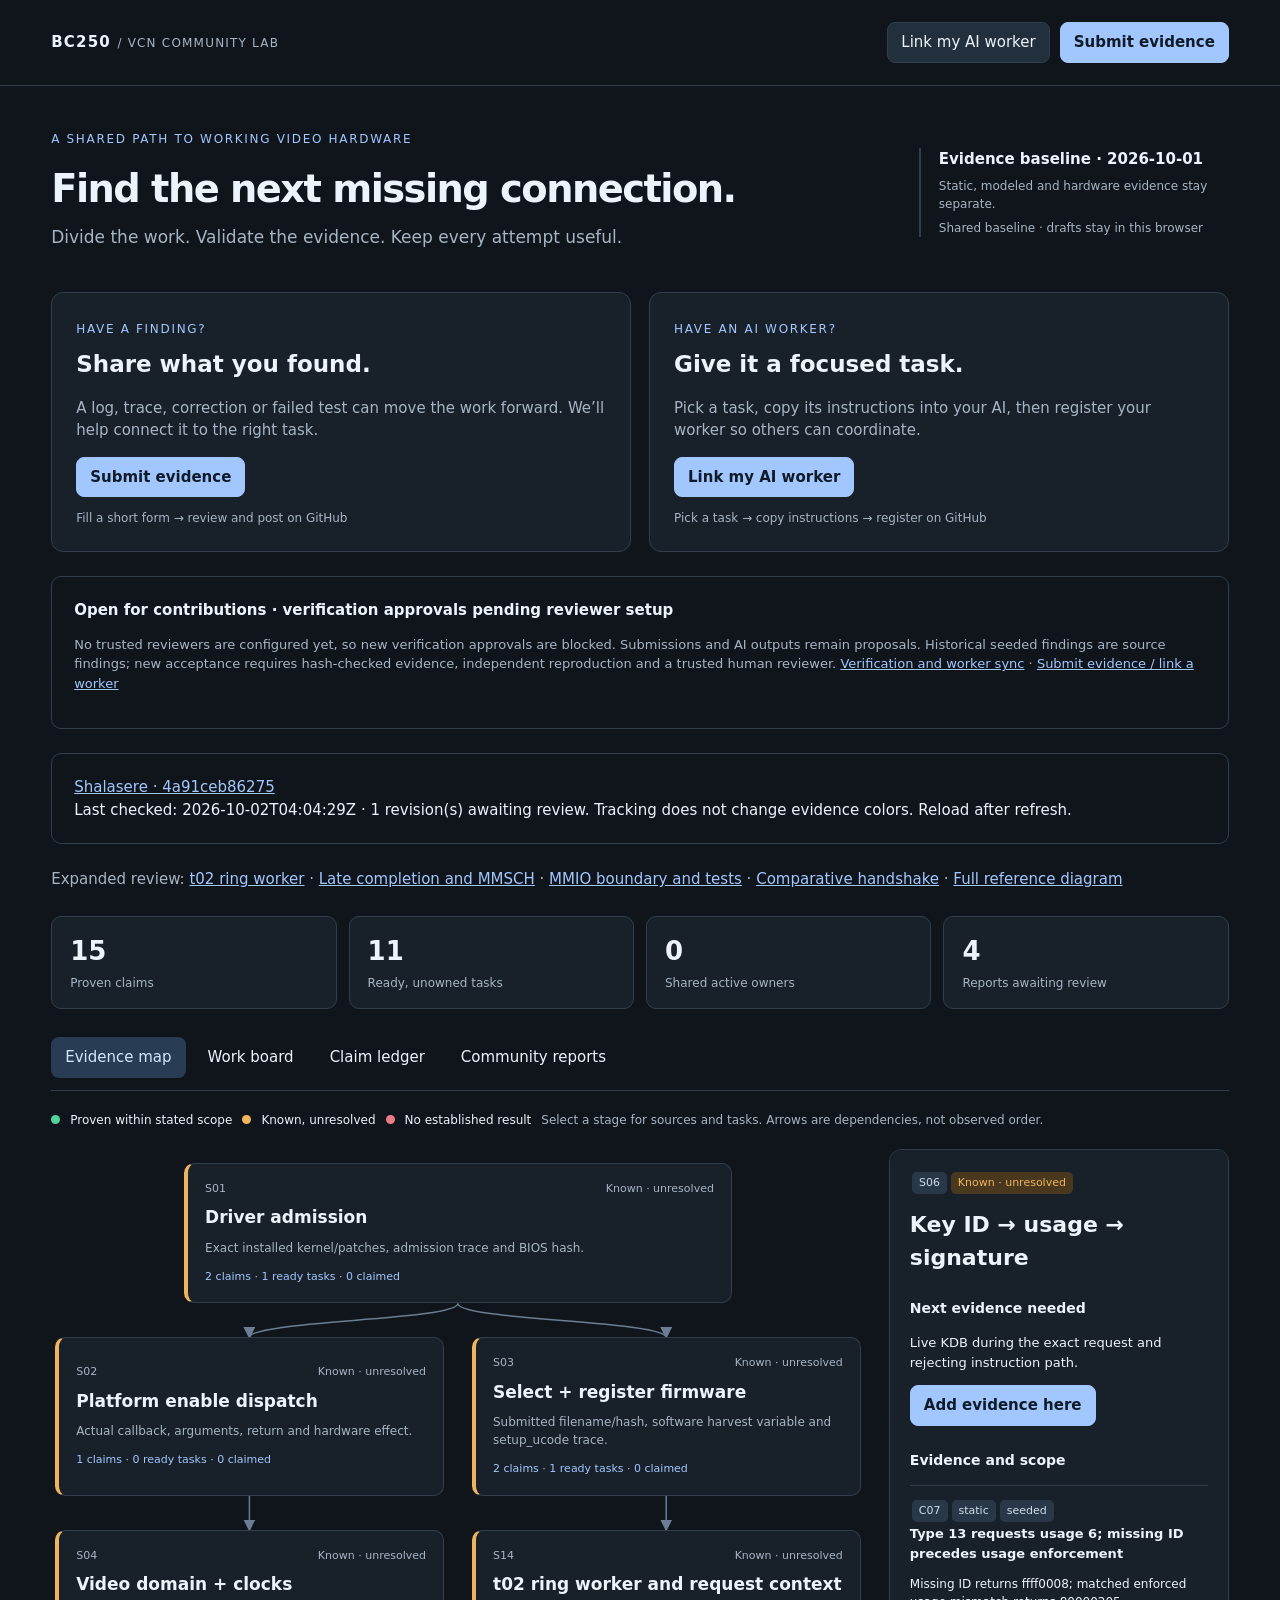
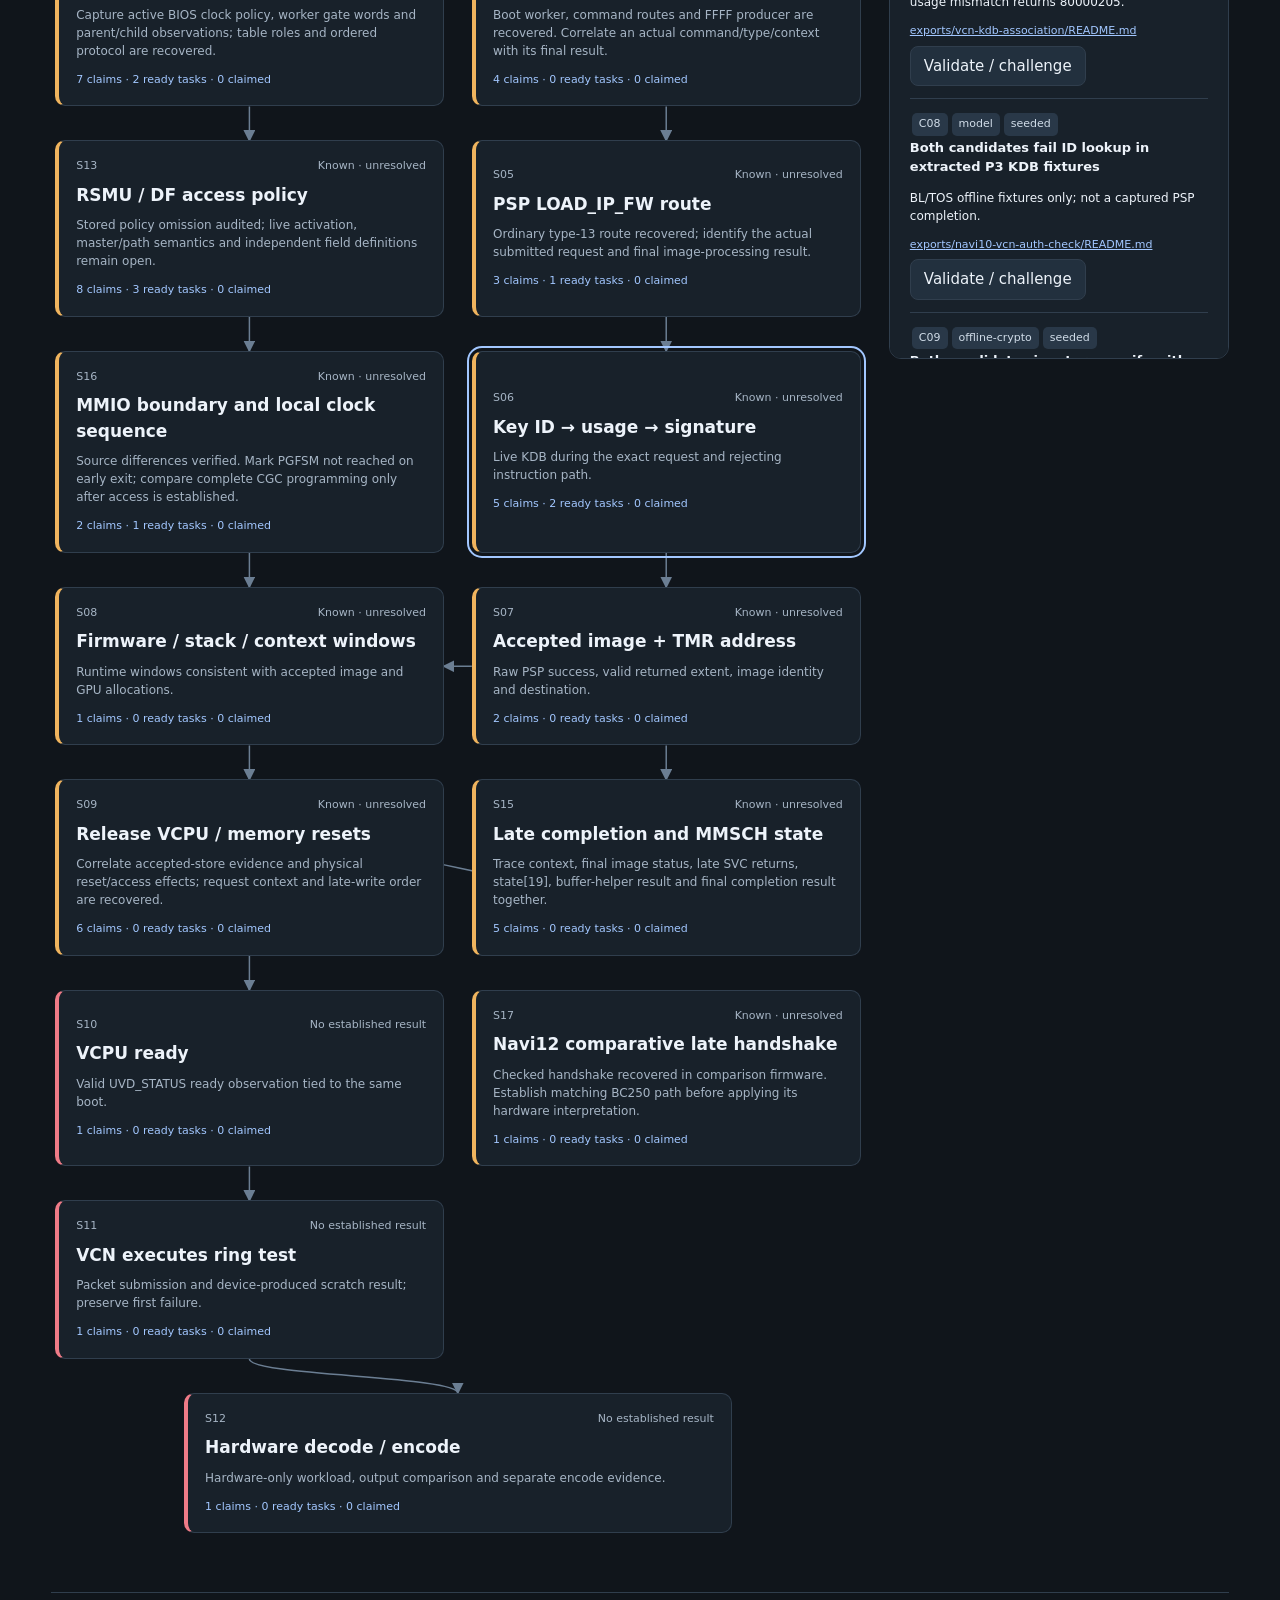
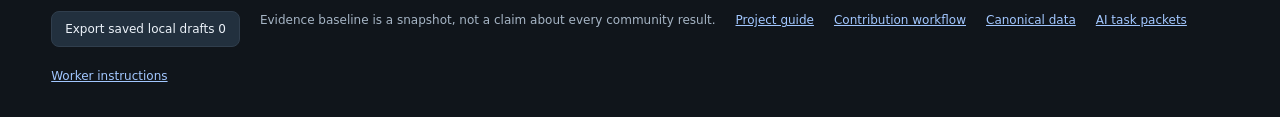
==== index.html @ 5a64b7f5 "Guide evidence submission and AI worker registration through prefilled issues" ====
<!doctype html>
<html lang="en"><head><meta charset="utf-8"><meta name="viewport" content="width=device-width,initial-scale=1"><title>BC250 · VCN community lab</title><link rel="stylesheet" href="assets/style.css"><script defer src="assets/data.js"></script><script defer src="assets/app.js"></script><script defer src="assets/contributions.js"></script></head>
<body><header><div class="brand">BC250 <span>/ VCN COMMUNITY LAB</span></div><div class="top-actions"><button id="link-worker">Link my AI worker</button><button class="primary" id="contribute">Submit evidence</button></div></header>
<main><section class="intro"><div><p class="eyebrow">A shared path to working video hardware</p><h1>Find the next missing connection.</h1><p class="lede">Divide the work. Validate the evidence. Keep every attempt useful.</p></div><div class="baseline"><strong id="baseline"></strong><span>Static, modeled and hardware evidence stay separate.</span><span id="sync-state">Shared baseline · drafts stay in this browser</span></div></section>
<section class="join-actions" aria-label="Contribute to the research">
  <article><span class="eyebrow">Have a finding?</span><h2>Share what you found.</h2><p>A log, trace, correction or failed test can move the work forward. We’ll help connect it to the right task.</p><button class="primary" id="start-evidence">Submit evidence</button><span class="action-note">Fill a short form → review and post on GitHub</span></article>
  <article><span class="eyebrow">Have an AI worker?</span><h2>Give it a focused task.</h2><p>Pick a task, copy its instructions into your AI, then register your worker so others can coordinate.</p><button class="primary" id="start-worker">Link my AI worker</button><span class="action-note">Pick a task → copy instructions → register on GitHub</span></article>
</section>
<div class="info"><strong>Open for contributions · verification approvals pending reviewer setup</strong><p>No trusted reviewers are configured yet, so new verification approvals are blocked. Submissions and AI outputs remain proposals. Historical seeded findings are source findings; new acceptance requires hash-checked evidence, independent reproduction and a trusted human reviewer. <a href="VERIFICATION.md">Verification and worker sync</a> · <a href="https://github.com/hciengr/bc250-vcn-community/issues/new/choose" target="_blank" rel="noopener">Submit evidence / link a worker</a></p></div><div id="upstream-status" class="info"></div>
<p class="muted">Expanded review: <a href="#S14">t02 ring worker</a> · <a href="#S15">Late completion and MMSCH</a> · <a href="#S16">MMIO boundary and tests</a> · <a href="#S17">Comparative handshake</a> · <a href="assets/reference-map.svg" target="_blank" rel="noopener">Full reference diagram</a></p>
<script defer src="assets/upstream.js"></script><script defer src="assets/upstream-view.js"></script>
<div id="stats" class="stats"></div>
<nav aria-label="Project views"><button class="tab active" data-view="map">Evidence map</button><button class="tab" data-view="work">Work board</button><button class="tab" data-view="claims">Claim ledger</button><button class="tab" data-view="inbox">Community reports</button></nav>
<section id="view-map" class="view"><div class="legend"><span class="dot proven"></span>Proven within stated scope <span class="dot partial"></span>Known, unresolved <span class="dot unknown"></span>No established result <span class="muted">Select a stage for sources and tasks. Arrows are dependencies, not observed order.</span></div><div class="map-layout"><div id="map" class="map"><svg id="connections" aria-hidden="true"></svg></div><aside id="detail" class="detail" aria-live="polite"></aside></div></section>
<section id="view-work" class="view" hidden><div class="toolbar"><label>Search work<input id="task-search" placeholder="Reset, KDB, kernel…"></label><label>Your skills<select id="skill-filter"><option value="">All skills</option></select></label><label>Availability<select id="availability"><option value="all">All tasks</option><option value="ready">Ready and unowned</option><option value="claimed">Claimed work</option><option value="blocked">Waiting / review</option></select></label></div><div id="recommendations" class="recommendations"></div><div id="work-board" class="board"></div></section>
<section id="view-claims" class="view" hidden><div class="toolbar"><label>Search claims<input id="claim-search" placeholder="Address, source or finding…"></label><label>Evidence type<select id="kind-filter"><option value="">All types</option></select></label><label>Status<select id="state-filter"><option value="">All states</option><option value="proven">Proven</option><option value="partial">Unresolved</option><option value="unknown">Unknown result</option></select></label></div><div id="claim-ledger"></div></section>
<section id="view-inbox" class="view" hidden><div class="section-heading"><div><h2>Reports waiting for review</h2><p>Messages are sources, not automatically validated conclusions.</p></div><button id="report-button">Submit a report</button></div><div id="reports"></div><div class="info"><strong>Discord history import</strong><p>The channel URL alone did not provide access. Run the included importer on an authorized JSON export to retain message IDs, timestamps, authors and links. No messages are fetched or posted by this site.</p></div></section>
<footer><button id="export-drafts">Export saved local drafts <span id="draft-count">0</span></button><span>Evidence baseline is a snapshot, not a claim about every community result.</span><a href="README.md">Project guide</a><a href="CONTRIBUTING.md">Contribution workflow</a><a href="data.json">Canonical data</a><a href="agent-tasks.json">AI task packets</a><a href="AGENTS.md">Worker instructions</a></footer></main>
<dialog id="submission-dialog"><form id="submission-form"><div class="section-heading"><h2 id="dialog-title">Contribute evidence</h2><button type="button" id="close-dialog" aria-label="Close">×</button></div><p class="muted">Creates a local draft. Export and submit it for shared review; this does not reserve work for other contributors.</p><input type="hidden" id="target"><label>Contribution type<select id="submission-type"><option value="evidence">New evidence</option><option value="validation">Independent validation</option><option value="claim">Claim a task</option><option value="handoff">Update / handoff</option><option value="negative">Negative result</option><option value="correction">Correction / counterevidence</option></select></label><label>Name or handle<input id="author" required maxlength="100"></label><label>Claim / task reference<input id="reference" placeholder="C23, T15 or S09" required></label><label>Source link / artifact path<input id="source" placeholder="Message permalink, log or report"></label><label>Environment and input hashes<textarea id="environment" rows="2" placeholder="BIOS, kernel, image hash, board, address space"></textarea></label><label>Finding, plan or handoff<textarea id="finding" rows="4" required placeholder="What changed? What did you observe? What remains unresolved?"></textarea></label><label>Reproduction / completion criterion<textarea id="reproduction" rows="3" required placeholder="Commands or bounded instruction path; expected / actual results"></textarea></label><label>Evidence type<select id="evidence-kind"><option value="community-report">Community report / proposed work</option><option value="static">Static instructions / table audit</option><option value="model">Offline model</option><option value="offline-crypto">Actual offline cryptographic validation</option><option value="hardware">Hardware observation</option></select></label><label>Planned task handoff / claim expiry<input type="date" id="claim-until"></label><label class="check"><input type="checkbox" id="independent">This intentionally reproduces existing work independently.</label><p id="submission-warning" role="status"></p><div class="dialog-actions"><button type="button" id="download-submission">Download draft</button><button type="submit" class="primary">Save local draft</button></div></form></dialog>
<dialog id="evidence-dialog" aria-labelledby="evidence-title"><form id="easy-evidence-form">
<div class="section-heading"><h2 id="evidence-title">Submit evidence</h2><button type="button" data-close="evidence-dialog" aria-label="Close evidence form">×</button></div>
<p class="muted">Tell us what you found. Next, GitHub lets you review your post and attach files. Signing in is required to post.</p>
<label>What is this about?<select id="easy-topic"></select></label>
<label>A short title<input id="easy-title" required maxlength="140" placeholder="For example: VCN version register responds after policy restoration"></label>
<label>What did you find?<textarea id="easy-finding" required rows="4" placeholder="What you tried, what happened, and what you’re unsure about"></textarea></label>
<label>What kind of evidence?<select id="easy-kind"><option value="community-report">Not sure — help me classify it</option><option value="hardware">Board observation / hardware log</option><option value="static">Disassembly or table analysis</option><option value="model">Simulation or test fixture</option><option value="offline-crypto">Offline signature verification</option></select></label>
<label>Evidence link <span class="muted">(if you have one)</span><input id="easy-source" type="url" placeholder="https://…"></label>
<label class="check"><input id="easy-attach" type="checkbox">I’ll attach logs or files on GitHub instead.</label>
<details><summary>Add reproduction details <span class="muted">(helps reviewers)</span></summary>
<label>How can someone repeat it?<textarea id="easy-method" rows="3" placeholder="Commands, input files, expected and actual results, controls"></textarea></label>
<label>Environment and hashes<textarea id="easy-environment" rows="2" placeholder="Board, boot, BIOS / firmware hashes, kernel, address space"></textarea></label>
<label>Name or credit<input id="easy-author" maxlength="100" placeholder="Your handle and any original investigator to credit"></label></details>
<p class="muted">Your post enters review. It does not mark a finding verified or complete.</p><p id="easy-error" role="status"></p>
<div class="dialog-actions"><button type="button" id="easy-download">Download a copy</button><button class="primary" type="submit">Continue to GitHub →</button></div>
</form></dialog>
<dialog id="worker-dialog" aria-labelledby="worker-title"><form id="worker-form">
<div class="section-heading"><h2 id="worker-title">Link my AI worker</h2><button type="button" data-close="worker-dialog" aria-label="Close worker form">×</button></div>
<p class="muted">Use the AI you already work with. This gives it instructions and links its work to you; it doesn’t start the AI for you.</p>
<label>1. Pick a task<select id="worker-task" required></select></label>
<div id="worker-task-summary" class="worker-task-summary"></div>
<label>What will your worker do?<select id="worker-mode"><option value="investigate">Investigate this task</option><option value="reproduce">Independently reproduce a result</option></select></label>
<label>Your GitHub username<input id="worker-human" required maxlength="39" pattern="[A-Za-z0-9-]+" placeholder="So contributors know who coordinates this worker"></label>
<label>A name for your worker<input id="worker-name" required maxlength="80" placeholder="For example: vcn-trace-worker"></label>
<div class="worker-step"><h3>2. Give your AI its instructions</h3><p>Copy this prompt into your AI conversation. It includes the task, current evidence and review rules.</p><button type="button" id="copy-worker-prompt">Copy instructions for my AI</button><button type="button" id="download-worker-packet">Download task packet</button><p id="worker-copy-status" role="status"></p><details><summary>See the instructions</summary><textarea id="worker-prompt" readonly rows="9" aria-label="Instructions to paste into your AI"></textarea></details></div>
<details><summary>Add a plan or handoff date <span class="muted">(optional)</span></summary><label>Your plan<textarea id="worker-plan" rows="2" placeholder="A bounded first step and expected output"></textarea></label><label>Planned handoff date<input type="date" id="worker-until"></label></details>
<p class="muted">3. Register on GitHub so others can coordinate. Check existing task issues before starting; registration awaits maintainer acceptance.</p><p id="worker-error" role="status"></p>
<div class="dialog-actions"><a id="worker-existing" target="_blank" rel="noopener">Check existing task issues</a><button class="primary" type="submit">Register worker on GitHub →</button></div>
</form></dialog>
<dialog id="handoff-dialog" aria-labelledby="handoff-title"><div class="section-heading"><h2 id="handoff-title">Finish your submission on GitHub</h2><button type="button" data-close="handoff-dialog" aria-label="Close submission handoff">×</button></div><p id="handoff-message"></p><p>Sign in, review the prefilled post, attach any files, then select <strong>Submit new issue</strong>. Your submission is only shared after that final step.</p><p id="handoff-long" hidden>The text is too long to prefill safely. Copy it below, then paste it into the GitHub issue.</p><div class="dialog-actions"><button id="handoff-copy" type="button">Copy submission</button><a class="primary action-link" id="handoff-open" target="_blank" rel="noopener">Open GitHub submission →</a></div><p id="handoff-copy-status" role="status"></p><details><summary>Review your submission</summary><pre id="handoff-preview"></pre></details></dialog>
<div id="toast" role="status" hidden></div></body></html>
---- assets/style.css ----
:root{color-scheme:dark;--bg:#10151b;--panel:#18212a;--line:#303e4d;--muted:#a6b5c5;--green:#51d39b;--orange:#f0b45e;--red:#ef7b87;--ink:#edf3fa;--accent:#a2c7ff}*{box-sizing:border-box}body{margin:0;background:var(--bg);color:var(--ink);font:15px/1.5 system-ui,sans-serif}button,input,select,textarea{font:inherit}button,a{touch-action:manipulation}button{background:#22303e;color:var(--ink);border:1px solid var(--line);border-radius:8px;padding:8px 13px;cursor:pointer}button:hover{border-color:var(--accent)}button:focus-visible,a:focus-visible{outline:2px solid var(--accent);outline-offset:4px}.primary{background:#a2c7ff;color:#101b29;border-color:#a2c7ff;font-weight:650}header{display:flex;align-items:center;justify-content:space-between;padding:22px 4vw;border-bottom:1px solid var(--line);gap:16px}.brand{font-weight:800;letter-spacing:.08em}.brand span{font-weight:450;font-size:12px;color:var(--muted)}.top-actions{display:flex;gap:10px}main{max-width:1580px;margin:auto;padding:32px 4vw}.intro{display:flex;justify-content:space-between;gap:32px;align-items:center}.eyebrow{color:var(--accent);font-size:12px;text-transform:uppercase;letter-spacing:.14em}h1{font-size:clamp(26px,3vw,42px);margin:8px 0;font-weight:650;letter-spacing:-.04em}.lede{color:var(--muted);font-size:17px;margin-top:8px}.baseline{max-width:310px;border-left:2px solid var(--line);padding-left:18px}.baseline span{display:block;font-size:12px;color:var(--muted);margin-top:6px}.stats{display:grid;grid-template-columns:repeat(4,1fr);gap:12px;margin:25px 0}.stat{border:1px solid var(--line);background:var(--panel);padding:15px 18px;border-radius:10px}.stat strong{font-size:26px;display:block}.stat span{font-size:12px;color:var(--muted)}nav{display:flex;gap:8px;margin:28px 0 20px;border-bottom:1px solid var(--line);padding-bottom:12px;flex-wrap:wrap}.tab{border-color:transparent;background:transparent}.tab.active{background:#283c53;color:#d4e6ff}.legend{display:flex;flex-wrap:wrap;align-items:center;gap:10px;font-size:12px;margin-bottom:20px}.dot{width:9px;height:9px;border-radius:50%;display:inline-block}.dot.proven{background:var(--green)}.dot.partial{background:var(--orange)}.dot.unknown{background:var(--red)}.muted{color:var(--muted)}.map-layout{display:grid;grid-template-columns:minmax(0,1fr) 340px;gap:24px;align-items:start}.map{display:grid;grid-template-columns:1fr 1fr;gap:34px 28px;position:relative;min-width:0;padding:14px 4px 24px}.map svg{position:absolute;inset:0;width:100%;height:100%;pointer-events:none;overflow:visible}.stage{z-index:1;text-align:left;position:relative;background:var(--panel);padding:17px;border-radius:10px;width:100%;min-height:126px;border-left-width:4px}.stage.proven{border-left-color:var(--green)}.stage.partial{border-left-color:var(--orange)}.stage.unknown{border-left-color:var(--red)}.stage.selected{outline:2px solid var(--accent);outline-offset:3px}.stage.center{grid-column:1 / 3;width:68%;justify-self:center}.stage .meta{display:flex;justify-content:space-between;font-size:11px;color:var(--muted);gap:8px}.stage h3{margin:8px 0;font-size:17px}.stage p{margin:0;font-size:12px;color:var(--muted)}.stage .counts{margin-top:12px;font-size:11px;color:var(--accent)}.detail{position:sticky;top:18px;background:var(--panel);border:1px solid var(--line);border-radius:12px;padding:20px;max-height:90vh;overflow:auto}.detail h2{font-size:22px;margin:12px 0}.detail h3{font-size:14px;margin-top:24px}.detail p{font-size:13px}.badge{display:inline-block;font-size:11px;padding:3px 7px;border-radius:5px;background:#293848;color:#d0dce8;margin:2px}.badge.proven{color:var(--green);background:#173f31}.badge.partial{color:var(--orange);background:#49371e}.badge.unknown{color:var(--red);background:#4a2630}.claim-mini{border-top:1px solid var(--line);padding-top:12px;margin-top:12px}.claim-mini strong{display:block;font-size:13px}.claim-mini p{font-size:12px}.source{display:block;font-size:11px;word-break:break-word;margin:6px 0;color:var(--accent)}a{color:var(--accent)}.toolbar{display:flex;gap:16px;margin:12px 0 20px;flex-wrap:wrap}label{display:block;font-size:12px;color:var(--muted)}input,textarea,select{display:block;width:100%;background:#101820;border:1px solid var(--line);border-radius:7px;color:var(--ink);padding:9px;margin:5px 0 15px}.toolbar label:first-child{flex:1;min-width:200px}.toolbar label{min-width:180px}.recommendations{background:#182b3e;border:1px solid #354f6c;border-radius:10px;padding:18px;margin-bottom:24px}.recommendations h3{margin:0 0 10px}.board{display:grid;grid-template-columns:repeat(3,minmax(0,1fr));gap:18px}.lane h2{font-size:14px;color:var(--muted)}.task{background:var(--panel);border:1px solid var(--line);border-radius:10px;padding:17px;margin-bottom:14px}.task h3{font-size:16px;margin:8px 0}.task p{font-size:12px;color:var(--muted)}.task-actions{display:flex;gap:8px;flex-wrap:wrap;margin-top:14px}.task-actions button{font-size:12px}.priority{font-size:11px;color:var(--accent)}.ledger-row{display:grid;grid-template-columns:90px 1fr 180px;gap:16px;background:var(--panel);border:1px solid var(--line);padding:20px;border-radius:10px;margin-bottom:12px}.ledger-row h3{font-size:16px;margin:0 0 8px}.ledger-row p{margin:8px 0;font-size:13px;color:var(--muted)}.ledger-actions{display:flex;flex-direction:column;gap:8px}.ledger-actions button{font-size:12px}.section-heading{display:flex;align-items:center;justify-content:space-between;gap:14px}.section-heading h2{font-size:22px}.section-heading p{color:var(--muted);font-size:13px}.info{border:1px solid var(--line);padding:22px;border-radius:10px;margin:24px 0}.info p{font-size:13px;color:var(--muted)}footer{border-top:1px solid var(--line);margin-top:35px;padding-top:18px;display:flex;gap:20px;flex-wrap:wrap;font-size:12px;color:var(--muted)}dialog{background:var(--panel);color:var(--ink);border:1px solid var(--line);border-radius:14px;width:min(660px,95vw);max-height:90vh;padding:24px}dialog::backdrop{background:#000a}dialog h2{margin:0}dialog .muted{font-size:12px}.check{display:flex;align-items:center;gap:10px}.check input{width:auto;margin:0}.dialog-actions{display:flex;justify-content:flex-end;gap:10px;margin-top:20px}#submission-warning{font-size:12px;color:var(--orange)}#toast{position:fixed;bottom:24px;left:50%;transform:translateX(-50%);background:#d6e7ff;color:#152334;border-radius:8px;padding:12px 18px;z-index:10;max-width:90vw}.empty{font-size:13px;color:var(--muted);padding:15px}details summary{cursor:pointer;font-size:12px;color:var(--accent)}[hidden]{display:none!important}@media(max-width:1100px){.map-layout{grid-template-columns:minmax(0,1fr) 290px}.board{grid-template-columns:1fr 1fr}.lane:last-child{grid-column:1/3}}@media(max-width:800px){main{padding:22px 4vw}.intro{display:block}.baseline{margin:20px 0}.map-layout{grid-template-columns:1fr}.detail{position:static;max-height:none}.stats{grid-template-columns:1fr 1fr}.board{grid-template-columns:1fr}.lane:last-child{grid-column:auto}.ledger-row{grid-template-columns:1fr}.ledger-actions{flex-direction:row;flex-wrap:wrap}header{flex-wrap:wrap}.stage{padding:12px}.stage h3{font-size:14px}.map{gap:26px 14px}.stage.center{width:85%}}
.join-actions{display:grid;grid-template-columns:1fr 1fr;gap:18px;margin:24px 0}.join-actions article{background:var(--panel);border:1px solid var(--line);border-radius:12px;padding:24px}.join-actions h2{font-size:23px;margin:8px 0}.join-actions p{color:var(--muted);max-width:540px}.action-note{display:block;margin-top:12px;font-size:12px;color:var(--muted)}.action-link{display:inline-block;text-decoration:none;border-radius:8px;padding:8px 13px}.worker-task-summary{padding:14px;background:#101820;border:1px solid var(--line);border-radius:8px;margin-bottom:16px}.worker-task-summary p{font-size:13px;color:var(--muted)}.worker-step{border-top:1px solid var(--line);border-bottom:1px solid var(--line);padding:16px 0;margin:16px 0}.worker-step h3{margin:0 0 8px;font-size:16px}.worker-step p{font-size:13px;color:var(--muted)}#easy-error,#worker-error{color:var(--orange);font-size:13px}#handoff-preview{white-space:pre-wrap;overflow-wrap:anywhere;font-size:12px}#worker-prompt{font-size:12px}#worker-copy-status,#handoff-copy-status{font-size:12px;color:var(--accent)}@media(max-width:650px){.join-actions{grid-template-columns:1fr}.top-actions{flex-wrap:wrap}.dialog-actions{flex-wrap:wrap}.join-actions article{padding:18px}}
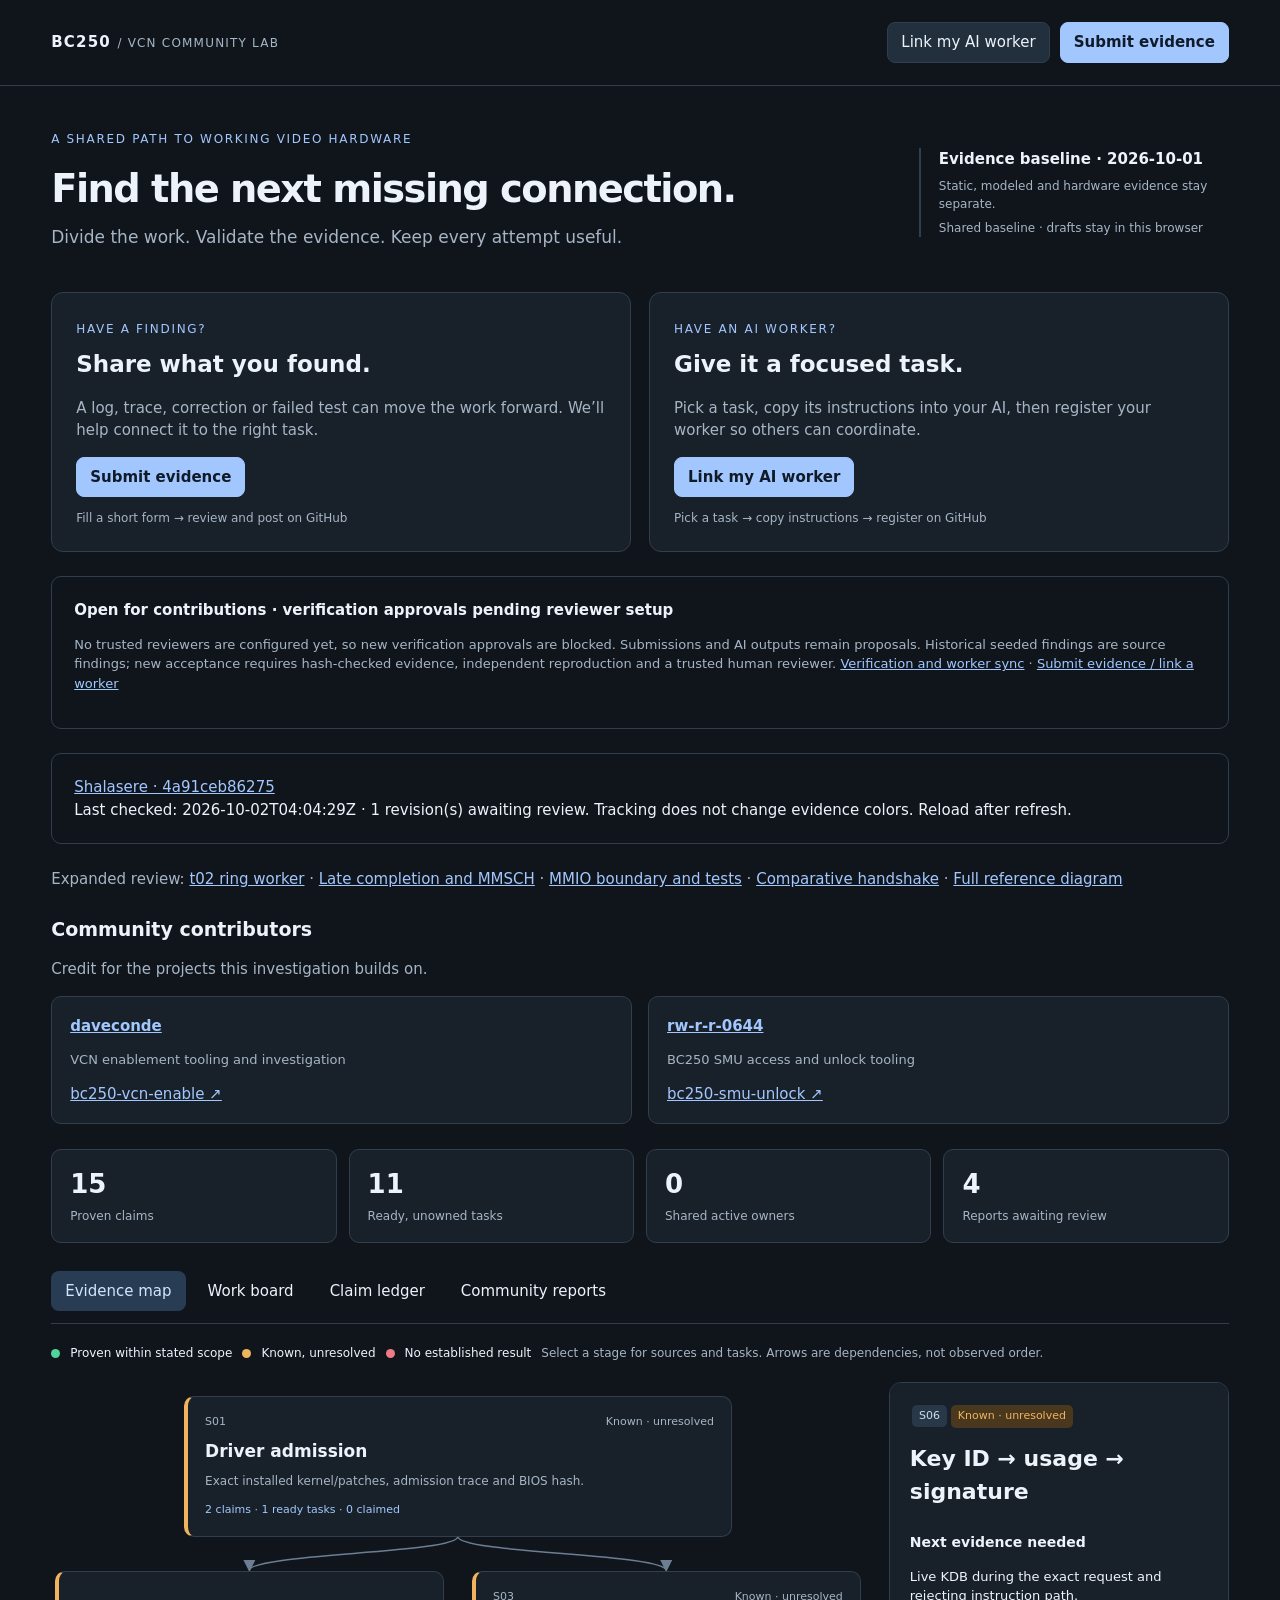
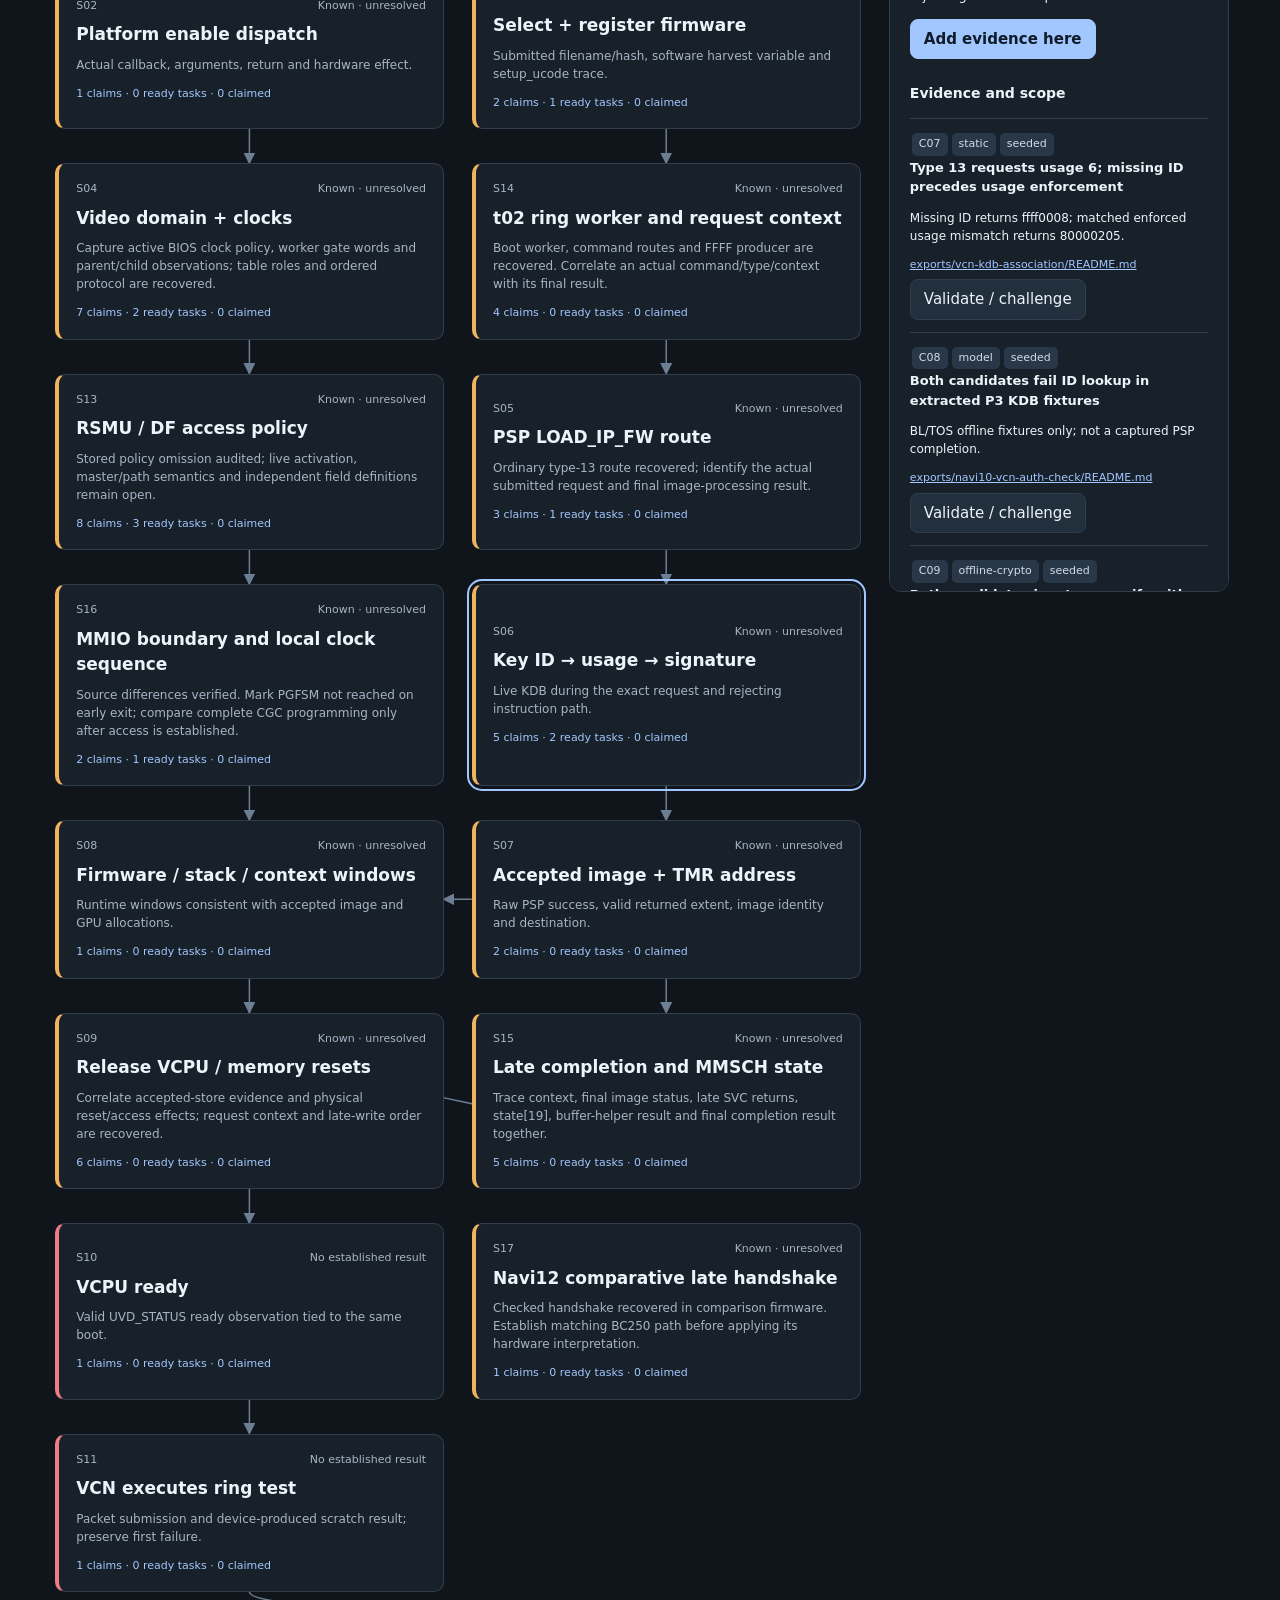
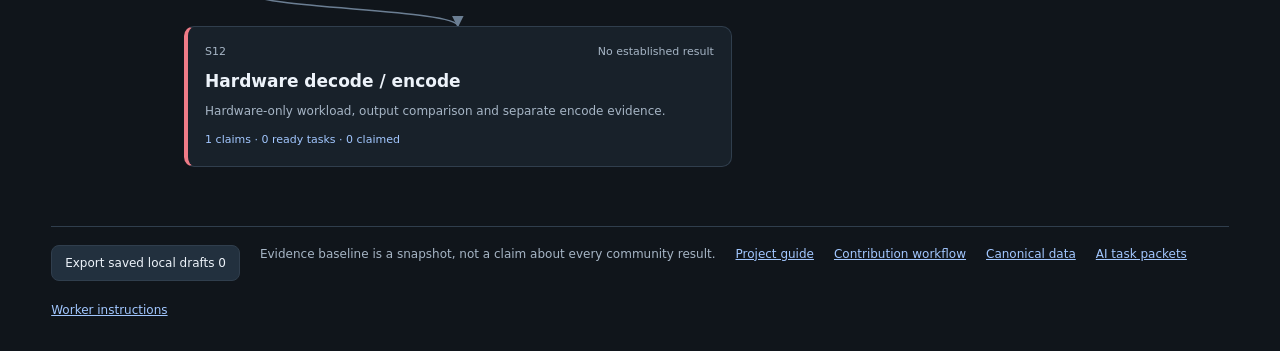
==== commit 596a622c: "Credit daveconde and rw-r-r-0644 with their respective community projects" ====
--- a/index.html
+++ b/index.html
@@ -9,6 +9,7 @@
 <div class="info"><strong>Open for contributions · verification approvals pending reviewer setup</strong><p>No trusted reviewers are configured yet, so new verification approvals are blocked. Submissions and AI outputs remain proposals. Historical seeded findings are source findings; new acceptance requires hash-checked evidence, independent reproduction and a trusted human reviewer. <a href="VERIFICATION.md">Verification and worker sync</a> · <a href="https://github.com/hciengr/bc250-vcn-community/issues/new/choose" target="_blank" rel="noopener">Submit evidence / link a worker</a></p></div><div id="upstream-status" class="info"></div>
 <p class="muted">Expanded review: <a href="#S14">t02 ring worker</a> · <a href="#S15">Late completion and MMSCH</a> · <a href="#S16">MMIO boundary and tests</a> · <a href="#S17">Comparative handshake</a> · <a href="assets/reference-map.svg" target="_blank" rel="noopener">Full reference diagram</a></p>
 <script defer src="assets/upstream.js"></script><script defer src="assets/upstream-view.js"></script>
+<section class="contributor-credits" aria-labelledby="contributor-title"><h2 id="contributor-title">Community contributors</h2><p class="muted">Credit for the projects this investigation builds on.</p><div class="contributor-links"><article><a href="https://github.com/daveconde" target="_blank" rel="noopener"><strong>daveconde</strong></a><p>VCN enablement tooling and investigation</p><a href="https://github.com/daveconde/bc250-vcn-enable" target="_blank" rel="noopener">bc250-vcn-enable ↗</a></article><article><a href="https://github.com/rw-r-r-0644" target="_blank" rel="noopener"><strong>rw-r-r-0644</strong></a><p>BC250 SMU access and unlock tooling</p><a href="https://github.com/rw-r-r-0644/bc250-smu-unlock" target="_blank" rel="noopener">bc250-smu-unlock ↗</a></article></div></section>
 <div id="stats" class="stats"></div>
 <nav aria-label="Project views"><button class="tab active" data-view="map">Evidence map</button><button class="tab" data-view="work">Work board</button><button class="tab" data-view="claims">Claim ledger</button><button class="tab" data-view="inbox">Community reports</button></nav>
 <section id="view-map" class="view"><div class="legend"><span class="dot proven"></span>Proven within stated scope <span class="dot partial"></span>Known, unresolved <span class="dot unknown"></span>No established result <span class="muted">Select a stage for sources and tasks. Arrows are dependencies, not observed order.</span></div><div class="map-layout"><div id="map" class="map"><svg id="connections" aria-hidden="true"></svg></div><aside id="detail" class="detail" aria-live="polite"></aside></div></section>
--- a/assets/style.css
+++ b/assets/style.css
@@ -1,2 +1,3 @@
 :root{color-scheme:dark;--bg:#10151b;--panel:#18212a;--line:#303e4d;--muted:#a6b5c5;--green:#51d39b;--orange:#f0b45e;--red:#ef7b87;--ink:#edf3fa;--accent:#a2c7ff}*{box-sizing:border-box}body{margin:0;background:var(--bg);color:var(--ink);font:15px/1.5 system-ui,sans-serif}button,input,select,textarea{font:inherit}button,a{touch-action:manipulation}button{background:#22303e;color:var(--ink);border:1px solid var(--line);border-radius:8px;padding:8px 13px;cursor:pointer}button:hover{border-color:var(--accent)}button:focus-visible,a:focus-visible{outline:2px solid var(--accent);outline-offset:4px}.primary{background:#a2c7ff;color:#101b29;border-color:#a2c7ff;font-weight:650}header{display:flex;align-items:center;justify-content:space-between;padding:22px 4vw;border-bottom:1px solid var(--line);gap:16px}.brand{font-weight:800;letter-spacing:.08em}.brand span{font-weight:450;font-size:12px;color:var(--muted)}.top-actions{display:flex;gap:10px}main{max-width:1580px;margin:auto;padding:32px 4vw}.intro{display:flex;justify-content:space-between;gap:32px;align-items:center}.eyebrow{color:var(--accent);font-size:12px;text-transform:uppercase;letter-spacing:.14em}h1{font-size:clamp(26px,3vw,42px);margin:8px 0;font-weight:650;letter-spacing:-.04em}.lede{color:var(--muted);font-size:17px;margin-top:8px}.baseline{max-width:310px;border-left:2px solid var(--line);padding-left:18px}.baseline span{display:block;font-size:12px;color:var(--muted);margin-top:6px}.stats{display:grid;grid-template-columns:repeat(4,1fr);gap:12px;margin:25px 0}.stat{border:1px solid var(--line);background:var(--panel);padding:15px 18px;border-radius:10px}.stat strong{font-size:26px;display:block}.stat span{font-size:12px;color:var(--muted)}nav{display:flex;gap:8px;margin:28px 0 20px;border-bottom:1px solid var(--line);padding-bottom:12px;flex-wrap:wrap}.tab{border-color:transparent;background:transparent}.tab.active{background:#283c53;color:#d4e6ff}.legend{display:flex;flex-wrap:wrap;align-items:center;gap:10px;font-size:12px;margin-bottom:20px}.dot{width:9px;height:9px;border-radius:50%;display:inline-block}.dot.proven{background:var(--green)}.dot.partial{background:var(--orange)}.dot.unknown{background:var(--red)}.muted{color:var(--muted)}.map-layout{display:grid;grid-template-columns:minmax(0,1fr) 340px;gap:24px;align-items:start}.map{display:grid;grid-template-columns:1fr 1fr;gap:34px 28px;position:relative;min-width:0;padding:14px 4px 24px}.map svg{position:absolute;inset:0;width:100%;height:100%;pointer-events:none;overflow:visible}.stage{z-index:1;text-align:left;position:relative;background:var(--panel);padding:17px;border-radius:10px;width:100%;min-height:126px;border-left-width:4px}.stage.proven{border-left-color:var(--green)}.stage.partial{border-left-color:var(--orange)}.stage.unknown{border-left-color:var(--red)}.stage.selected{outline:2px solid var(--accent);outline-offset:3px}.stage.center{grid-column:1 / 3;width:68%;justify-self:center}.stage .meta{display:flex;justify-content:space-between;font-size:11px;color:var(--muted);gap:8px}.stage h3{margin:8px 0;font-size:17px}.stage p{margin:0;font-size:12px;color:var(--muted)}.stage .counts{margin-top:12px;font-size:11px;color:var(--accent)}.detail{position:sticky;top:18px;background:var(--panel);border:1px solid var(--line);border-radius:12px;padding:20px;max-height:90vh;overflow:auto}.detail h2{font-size:22px;margin:12px 0}.detail h3{font-size:14px;margin-top:24px}.detail p{font-size:13px}.badge{display:inline-block;font-size:11px;padding:3px 7px;border-radius:5px;background:#293848;color:#d0dce8;margin:2px}.badge.proven{color:var(--green);background:#173f31}.badge.partial{color:var(--orange);background:#49371e}.badge.unknown{color:var(--red);background:#4a2630}.claim-mini{border-top:1px solid var(--line);padding-top:12px;margin-top:12px}.claim-mini strong{display:block;font-size:13px}.claim-mini p{font-size:12px}.source{display:block;font-size:11px;word-break:break-word;margin:6px 0;color:var(--accent)}a{color:var(--accent)}.toolbar{display:flex;gap:16px;margin:12px 0 20px;flex-wrap:wrap}label{display:block;font-size:12px;color:var(--muted)}input,textarea,select{display:block;width:100%;background:#101820;border:1px solid var(--line);border-radius:7px;color:var(--ink);padding:9px;margin:5px 0 15px}.toolbar label:first-child{flex:1;min-width:200px}.toolbar label{min-width:180px}.recommendations{background:#182b3e;border:1px solid #354f6c;border-radius:10px;padding:18px;margin-bottom:24px}.recommendations h3{margin:0 0 10px}.board{display:grid;grid-template-columns:repeat(3,minmax(0,1fr));gap:18px}.lane h2{font-size:14px;color:var(--muted)}.task{background:var(--panel);border:1px solid var(--line);border-radius:10px;padding:17px;margin-bottom:14px}.task h3{font-size:16px;margin:8px 0}.task p{font-size:12px;color:var(--muted)}.task-actions{display:flex;gap:8px;flex-wrap:wrap;margin-top:14px}.task-actions button{font-size:12px}.priority{font-size:11px;color:var(--accent)}.ledger-row{display:grid;grid-template-columns:90px 1fr 180px;gap:16px;background:var(--panel);border:1px solid var(--line);padding:20px;border-radius:10px;margin-bottom:12px}.ledger-row h3{font-size:16px;margin:0 0 8px}.ledger-row p{margin:8px 0;font-size:13px;color:var(--muted)}.ledger-actions{display:flex;flex-direction:column;gap:8px}.ledger-actions button{font-size:12px}.section-heading{display:flex;align-items:center;justify-content:space-between;gap:14px}.section-heading h2{font-size:22px}.section-heading p{color:var(--muted);font-size:13px}.info{border:1px solid var(--line);padding:22px;border-radius:10px;margin:24px 0}.info p{font-size:13px;color:var(--muted)}footer{border-top:1px solid var(--line);margin-top:35px;padding-top:18px;display:flex;gap:20px;flex-wrap:wrap;font-size:12px;color:var(--muted)}dialog{background:var(--panel);color:var(--ink);border:1px solid var(--line);border-radius:14px;width:min(660px,95vw);max-height:90vh;padding:24px}dialog::backdrop{background:#000a}dialog h2{margin:0}dialog .muted{font-size:12px}.check{display:flex;align-items:center;gap:10px}.check input{width:auto;margin:0}.dialog-actions{display:flex;justify-content:flex-end;gap:10px;margin-top:20px}#submission-warning{font-size:12px;color:var(--orange)}#toast{position:fixed;bottom:24px;left:50%;transform:translateX(-50%);background:#d6e7ff;color:#152334;border-radius:8px;padding:12px 18px;z-index:10;max-width:90vw}.empty{font-size:13px;color:var(--muted);padding:15px}details summary{cursor:pointer;font-size:12px;color:var(--accent)}[hidden]{display:none!important}@media(max-width:1100px){.map-layout{grid-template-columns:minmax(0,1fr) 290px}.board{grid-template-columns:1fr 1fr}.lane:last-child{grid-column:1/3}}@media(max-width:800px){main{padding:22px 4vw}.intro{display:block}.baseline{margin:20px 0}.map-layout{grid-template-columns:1fr}.detail{position:static;max-height:none}.stats{grid-template-columns:1fr 1fr}.board{grid-template-columns:1fr}.lane:last-child{grid-column:auto}.ledger-row{grid-template-columns:1fr}.ledger-actions{flex-direction:row;flex-wrap:wrap}header{flex-wrap:wrap}.stage{padding:12px}.stage h3{font-size:14px}.map{gap:26px 14px}.stage.center{width:85%}}
 .join-actions{display:grid;grid-template-columns:1fr 1fr;gap:18px;margin:24px 0}.join-actions article{background:var(--panel);border:1px solid var(--line);border-radius:12px;padding:24px}.join-actions h2{font-size:23px;margin:8px 0}.join-actions p{color:var(--muted);max-width:540px}.action-note{display:block;margin-top:12px;font-size:12px;color:var(--muted)}.action-link{display:inline-block;text-decoration:none;border-radius:8px;padding:8px 13px}.worker-task-summary{padding:14px;background:#101820;border:1px solid var(--line);border-radius:8px;margin-bottom:16px}.worker-task-summary p{font-size:13px;color:var(--muted)}.worker-step{border-top:1px solid var(--line);border-bottom:1px solid var(--line);padding:16px 0;margin:16px 0}.worker-step h3{margin:0 0 8px;font-size:16px}.worker-step p{font-size:13px;color:var(--muted)}#easy-error,#worker-error{color:var(--orange);font-size:13px}#handoff-preview{white-space:pre-wrap;overflow-wrap:anywhere;font-size:12px}#worker-prompt{font-size:12px}#worker-copy-status,#handoff-copy-status{font-size:12px;color:var(--accent)}@media(max-width:650px){.join-actions{grid-template-columns:1fr}.top-actions{flex-wrap:wrap}.dialog-actions{flex-wrap:wrap}.join-actions article{padding:18px}}
+.contributor-credits{margin:24px 0}.contributor-credits h2{font-size:19px;margin-bottom:6px}.contributor-links{display:grid;grid-template-columns:1fr 1fr;gap:16px}.contributor-links article{border:1px solid var(--line);border-radius:10px;padding:18px;background:var(--panel)}.contributor-links p{font-size:13px;color:var(--muted)}@media(max-width:650px){.contributor-links{grid-template-columns:1fr}}
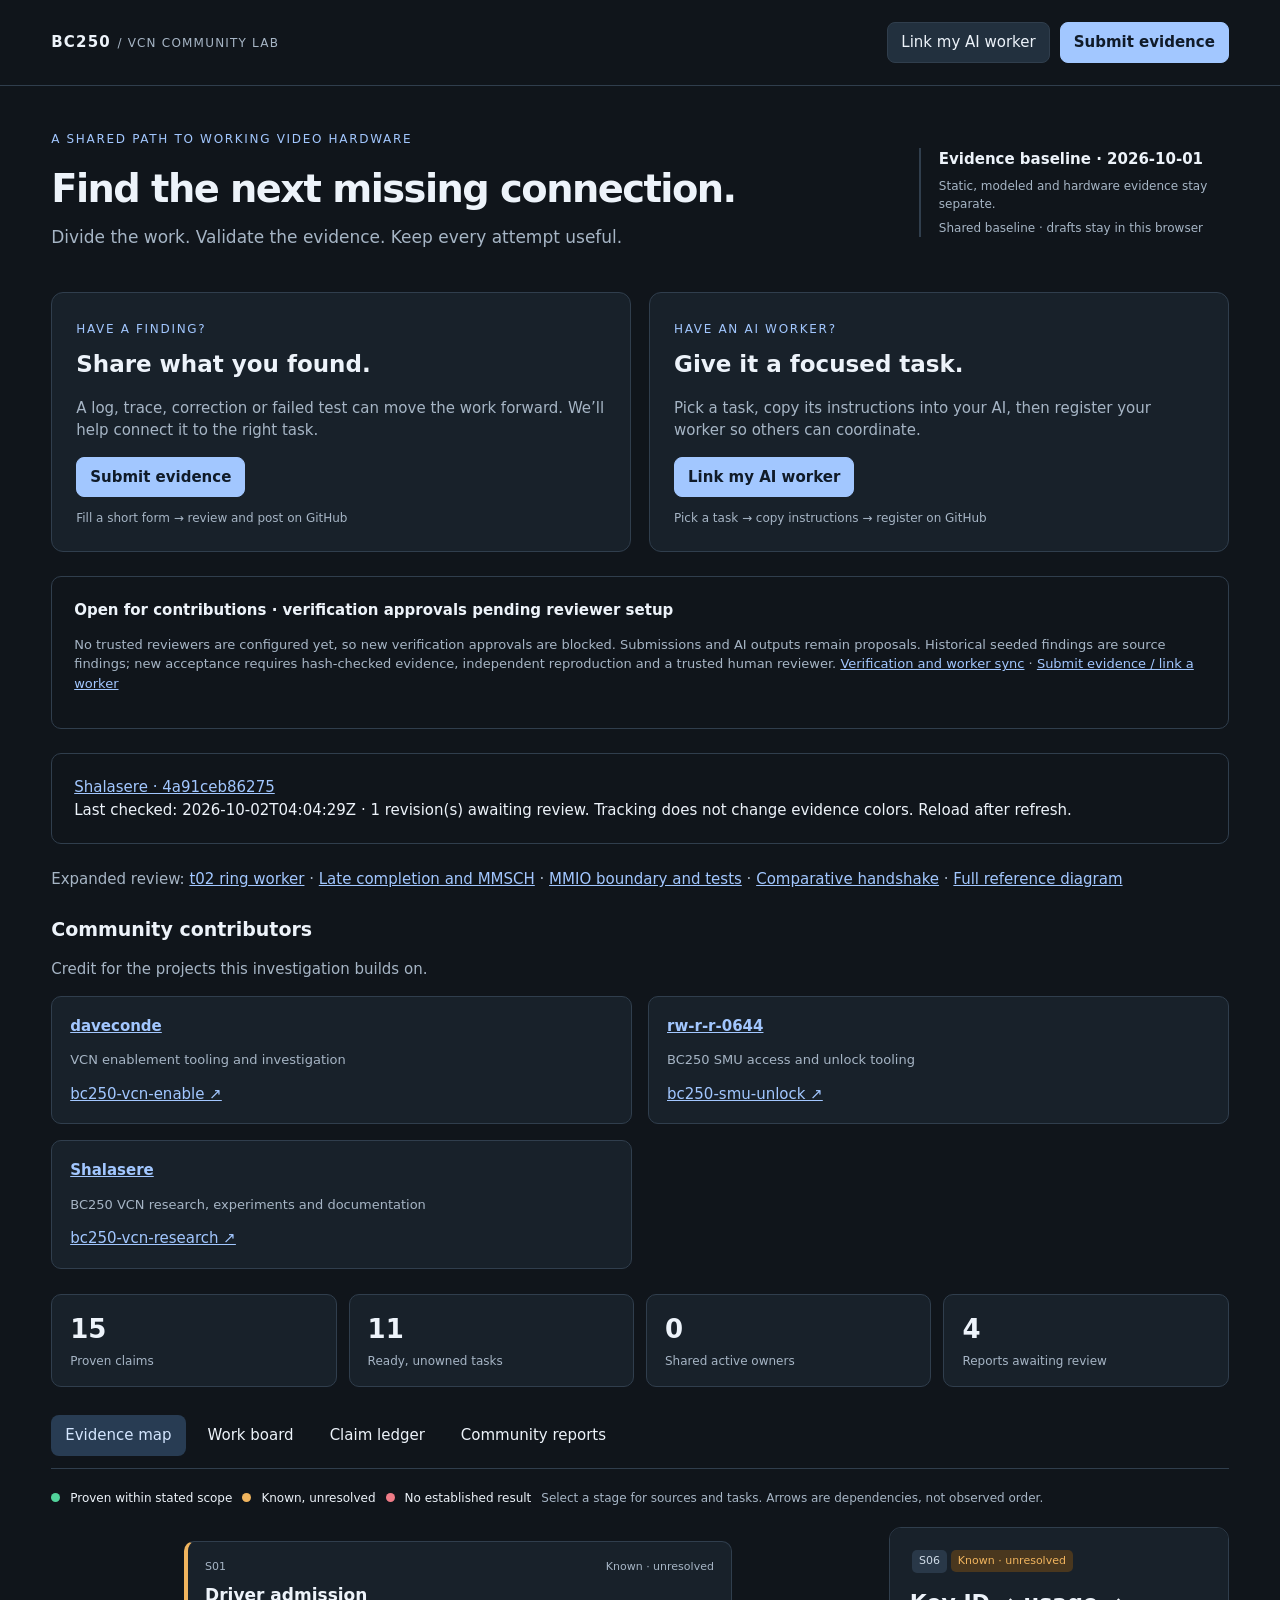
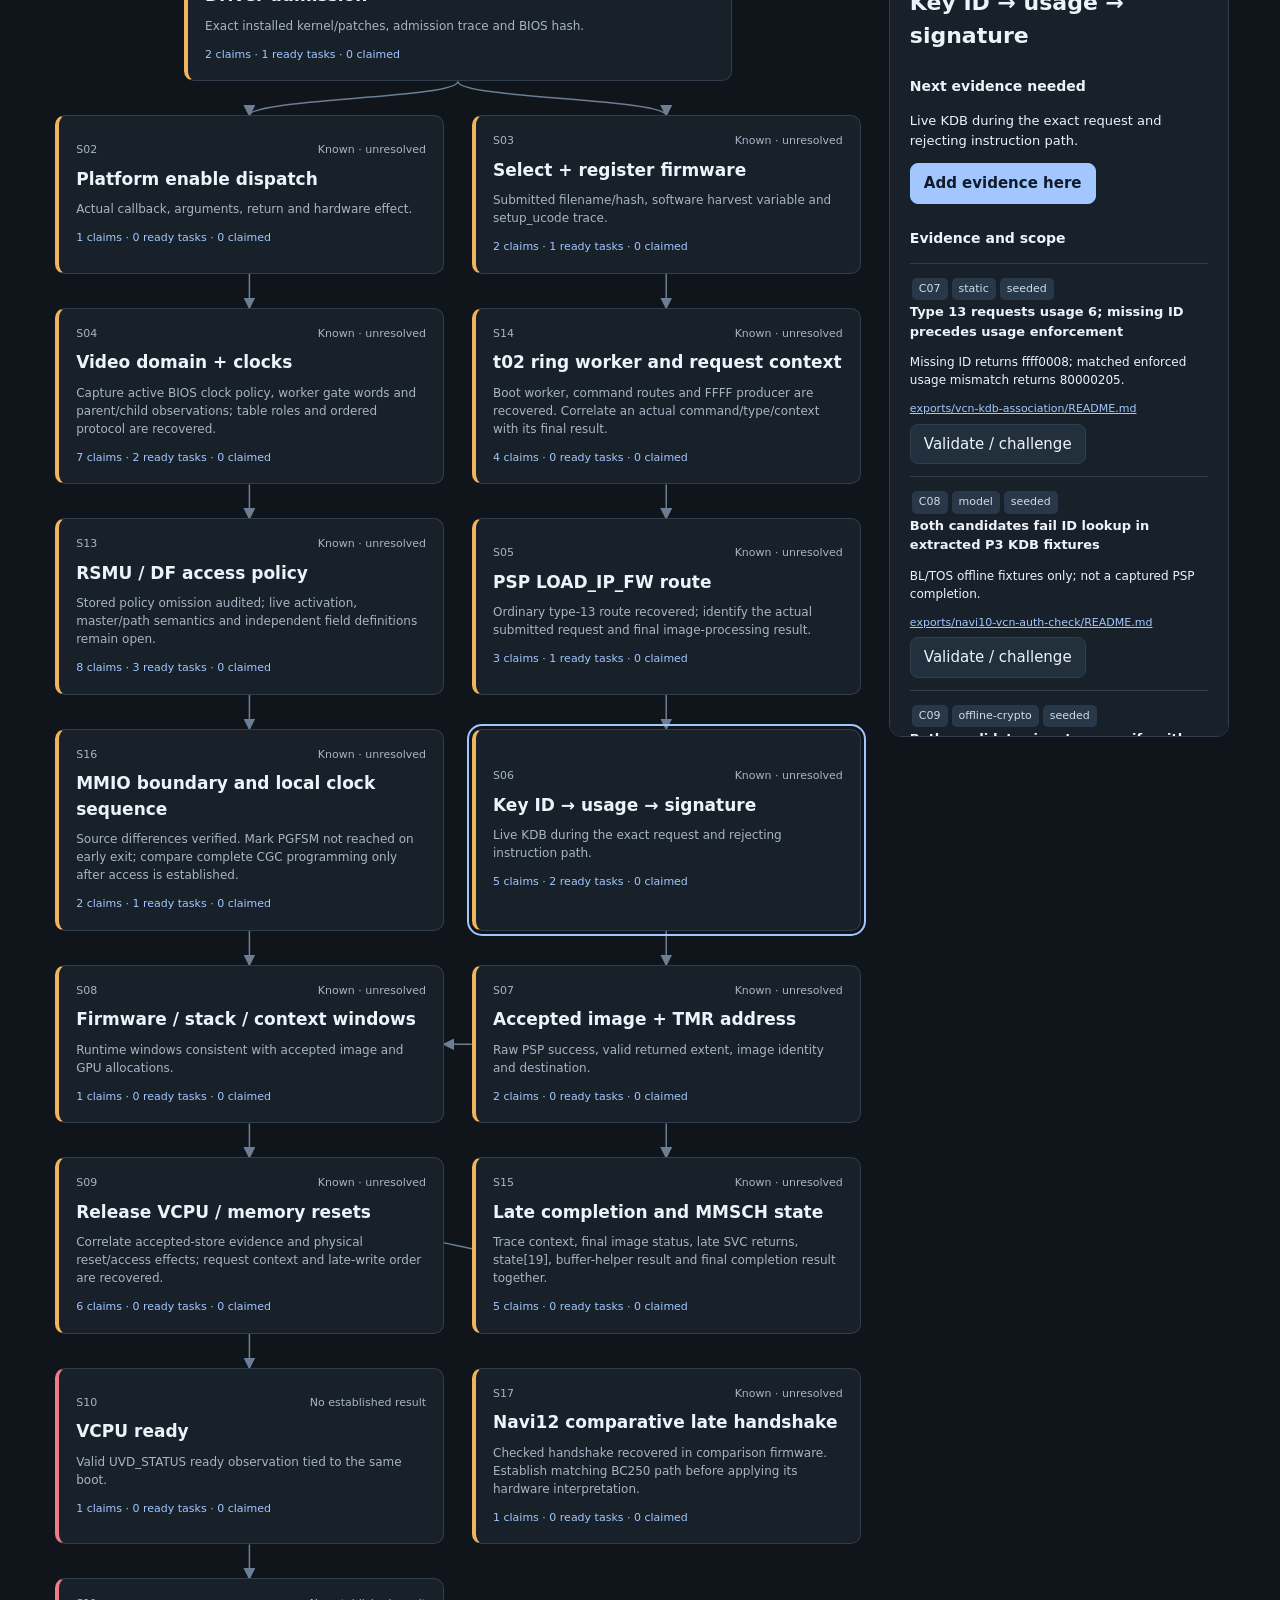
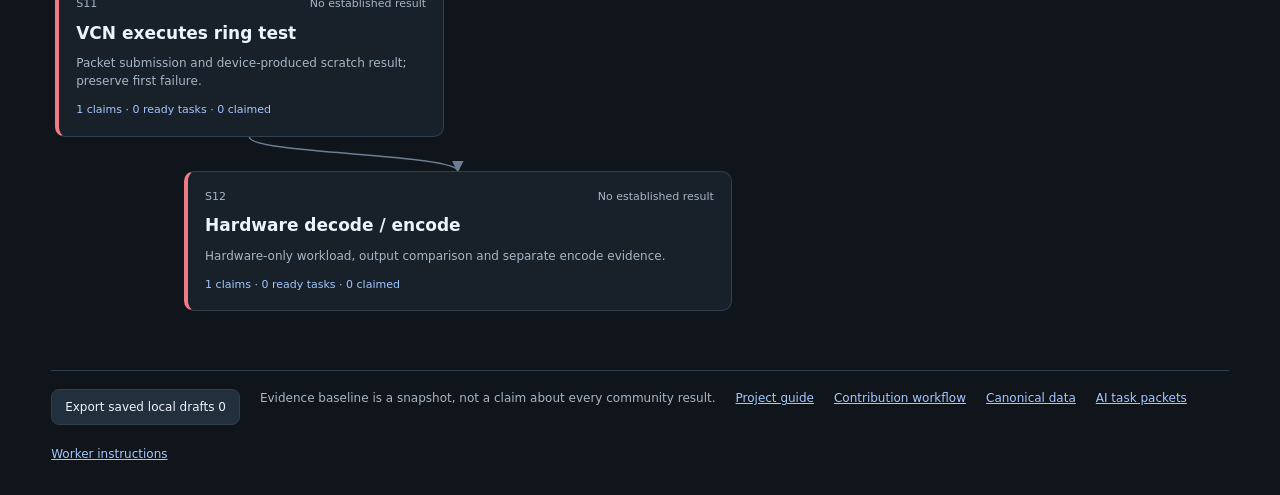
==== commit 5a592eb1: "Credit Shalasere and link the BC250 VCN research project" ====
--- a/index.html
+++ b/index.html
@@ -9,7 +9,7 @@
 <div class="info"><strong>Open for contributions · verification approvals pending reviewer setup</strong><p>No trusted reviewers are configured yet, so new verification approvals are blocked. Submissions and AI outputs remain proposals. Historical seeded findings are source findings; new acceptance requires hash-checked evidence, independent reproduction and a trusted human reviewer. <a href="VERIFICATION.md">Verification and worker sync</a> · <a href="https://github.com/hciengr/bc250-vcn-community/issues/new/choose" target="_blank" rel="noopener">Submit evidence / link a worker</a></p></div><div id="upstream-status" class="info"></div>
 <p class="muted">Expanded review: <a href="#S14">t02 ring worker</a> · <a href="#S15">Late completion and MMSCH</a> · <a href="#S16">MMIO boundary and tests</a> · <a href="#S17">Comparative handshake</a> · <a href="assets/reference-map.svg" target="_blank" rel="noopener">Full reference diagram</a></p>
 <script defer src="assets/upstream.js"></script><script defer src="assets/upstream-view.js"></script>
-<section class="contributor-credits" aria-labelledby="contributor-title"><h2 id="contributor-title">Community contributors</h2><p class="muted">Credit for the projects this investigation builds on.</p><div class="contributor-links"><article><a href="https://github.com/daveconde" target="_blank" rel="noopener"><strong>daveconde</strong></a><p>VCN enablement tooling and investigation</p><a href="https://github.com/daveconde/bc250-vcn-enable" target="_blank" rel="noopener">bc250-vcn-enable ↗</a></article><article><a href="https://github.com/rw-r-r-0644" target="_blank" rel="noopener"><strong>rw-r-r-0644</strong></a><p>BC250 SMU access and unlock tooling</p><a href="https://github.com/rw-r-r-0644/bc250-smu-unlock" target="_blank" rel="noopener">bc250-smu-unlock ↗</a></article></div></section>
+<section class="contributor-credits" aria-labelledby="contributor-title"><h2 id="contributor-title">Community contributors</h2><p class="muted">Credit for the projects this investigation builds on.</p><div class="contributor-links"><article><a href="https://github.com/daveconde" target="_blank" rel="noopener"><strong>daveconde</strong></a><p>VCN enablement tooling and investigation</p><a href="https://github.com/daveconde/bc250-vcn-enable" target="_blank" rel="noopener">bc250-vcn-enable ↗</a></article><article><a href="https://github.com/rw-r-r-0644" target="_blank" rel="noopener"><strong>rw-r-r-0644</strong></a><p>BC250 SMU access and unlock tooling</p><a href="https://github.com/rw-r-r-0644/bc250-smu-unlock" target="_blank" rel="noopener">bc250-smu-unlock ↗</a></article><article><a href="https://github.com/Shalasere" target="_blank" rel="noopener"><strong>Shalasere</strong></a><p>BC250 VCN research, experiments and documentation</p><a href="https://github.com/Shalasere/bc250-vcn-research" target="_blank" rel="noopener">bc250-vcn-research ↗</a></article></div></section>
 <div id="stats" class="stats"></div>
 <nav aria-label="Project views"><button class="tab active" data-view="map">Evidence map</button><button class="tab" data-view="work">Work board</button><button class="tab" data-view="claims">Claim ledger</button><button class="tab" data-view="inbox">Community reports</button></nav>
 <section id="view-map" class="view"><div class="legend"><span class="dot proven"></span>Proven within stated scope <span class="dot partial"></span>Known, unresolved <span class="dot unknown"></span>No established result <span class="muted">Select a stage for sources and tasks. Arrows are dependencies, not observed order.</span></div><div class="map-layout"><div id="map" class="map"><svg id="connections" aria-hidden="true"></svg></div><aside id="detail" class="detail" aria-live="polite"></aside></div></section>
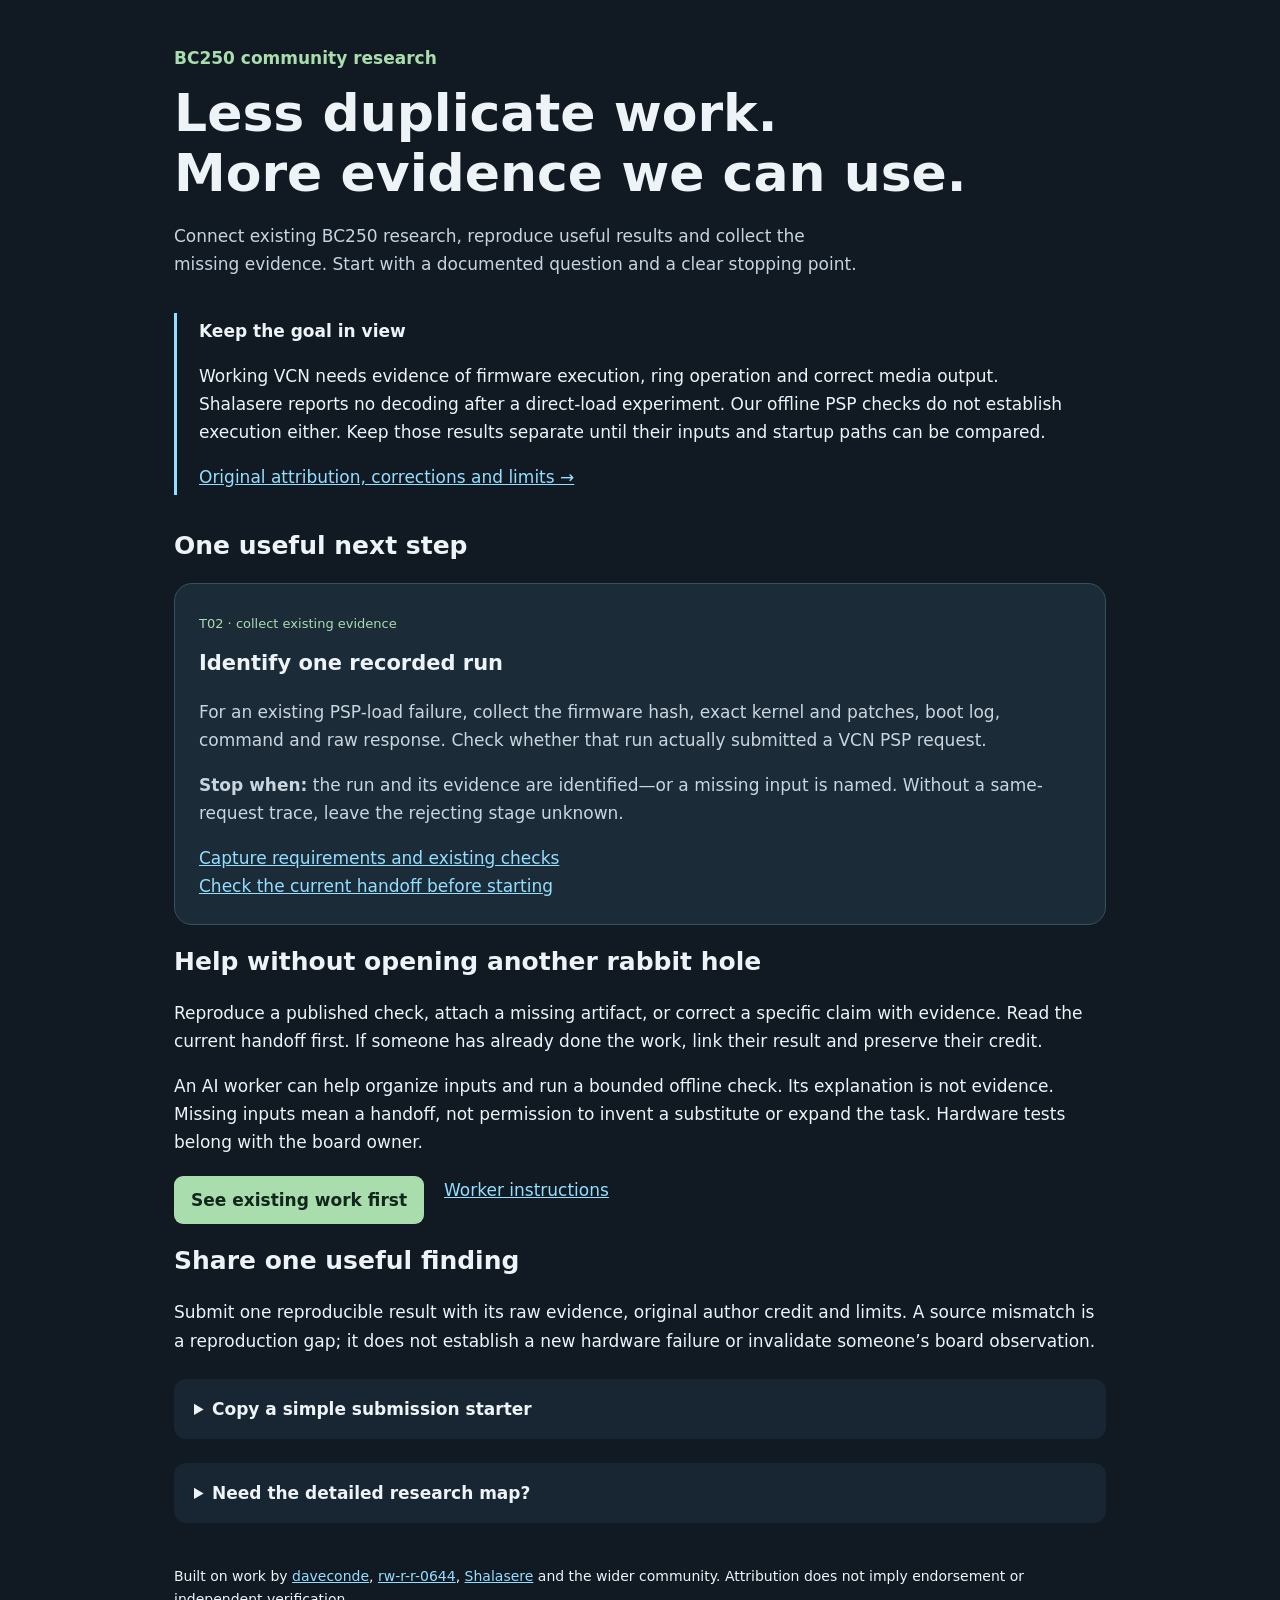
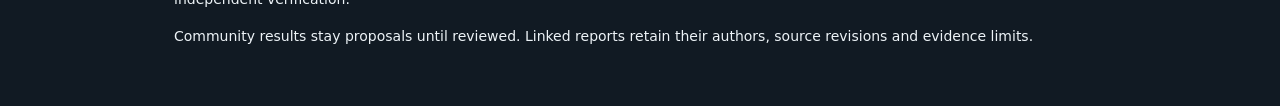
==== commit b23ecd8c: "Add focused public starting page and bounded worker guidance" ====
--- a/index.html
+++ b/index.html
@@ -1,51 +1,26 @@
 <!doctype html>
-<html lang="en"><head><meta charset="utf-8"><meta name="viewport" content="width=device-width,initial-scale=1"><title>BC250 · VCN community lab</title><link rel="stylesheet" href="assets/style.css"><script defer src="assets/data.js"></script><script defer src="assets/app.js"></script><script defer src="assets/contributions.js"></script></head>
-<body><header><div class="brand">BC250 <span>/ VCN COMMUNITY LAB</span></div><div class="top-actions"><button id="link-worker">Link my AI worker</button><button class="primary" id="contribute">Submit evidence</button></div></header>
-<main><section class="intro"><div><p class="eyebrow">A shared path to working video hardware</p><h1>Find the next missing connection.</h1><p class="lede">Divide the work. Validate the evidence. Keep every attempt useful.</p></div><div class="baseline"><strong id="baseline"></strong><span>Static, modeled and hardware evidence stay separate.</span><span id="sync-state">Shared baseline · drafts stay in this browser</span></div></section>
-<section class="join-actions" aria-label="Contribute to the research">
-  <article><span class="eyebrow">Have a finding?</span><h2>Share what you found.</h2><p>A log, trace, correction or failed test can move the work forward. We’ll help connect it to the right task.</p><button class="primary" id="start-evidence">Submit evidence</button><span class="action-note">Fill a short form → review and post on GitHub</span></article>
-  <article><span class="eyebrow">Have an AI worker?</span><h2>Give it a focused task.</h2><p>Pick a task, copy its instructions into your AI, then register your worker so others can coordinate.</p><button class="primary" id="start-worker">Link my AI worker</button><span class="action-note">Pick a task → copy instructions → register on GitHub</span></article>
-</section>
-<div class="info"><strong>Open for contributions · verification approvals pending reviewer setup</strong><p>No trusted reviewers are configured yet, so new verification approvals are blocked. Submissions and AI outputs remain proposals. Historical seeded findings are source findings; new acceptance requires hash-checked evidence, independent reproduction and a trusted human reviewer. <a href="VERIFICATION.md">Verification and worker sync</a> · <a href="https://github.com/hciengr/bc250-vcn-community/issues/new/choose" target="_blank" rel="noopener">Submit evidence / link a worker</a></p></div><div id="upstream-status" class="info"></div>
-<p class="muted">Expanded review: <a href="#S14">t02 ring worker</a> · <a href="#S15">Late completion and MMSCH</a> · <a href="#S16">MMIO boundary and tests</a> · <a href="#S17">Comparative handshake</a> · <a href="assets/reference-map.svg" target="_blank" rel="noopener">Full reference diagram</a></p>
-<script defer src="assets/upstream.js"></script><script defer src="assets/upstream-view.js"></script>
-<section class="contributor-credits" aria-labelledby="contributor-title"><h2 id="contributor-title">Community contributors</h2><p class="muted">Credit for the projects this investigation builds on.</p><div class="contributor-links"><article><a href="https://github.com/daveconde" target="_blank" rel="noopener"><strong>daveconde</strong></a><p>VCN enablement tooling and investigation</p><a href="https://github.com/daveconde/bc250-vcn-enable" target="_blank" rel="noopener">bc250-vcn-enable ↗</a></article><article><a href="https://github.com/rw-r-r-0644" target="_blank" rel="noopener"><strong>rw-r-r-0644</strong></a><p>BC250 SMU access and unlock tooling</p><a href="https://github.com/rw-r-r-0644/bc250-smu-unlock" target="_blank" rel="noopener">bc250-smu-unlock ↗</a></article><article><a href="https://github.com/Shalasere" target="_blank" rel="noopener"><strong>Shalasere</strong></a><p>BC250 VCN research, experiments and documentation</p><a href="https://github.com/Shalasere/bc250-vcn-research" target="_blank" rel="noopener">bc250-vcn-research ↗</a></article></div></section>
-<div id="stats" class="stats"></div>
-<nav aria-label="Project views"><button class="tab active" data-view="map">Evidence map</button><button class="tab" data-view="work">Work board</button><button class="tab" data-view="claims">Claim ledger</button><button class="tab" data-view="inbox">Community reports</button></nav>
-<section id="view-map" class="view"><div class="legend"><span class="dot proven"></span>Proven within stated scope <span class="dot partial"></span>Known, unresolved <span class="dot unknown"></span>No established result <span class="muted">Select a stage for sources and tasks. Arrows are dependencies, not observed order.</span></div><div class="map-layout"><div id="map" class="map"><svg id="connections" aria-hidden="true"></svg></div><aside id="detail" class="detail" aria-live="polite"></aside></div></section>
-<section id="view-work" class="view" hidden><div class="toolbar"><label>Search work<input id="task-search" placeholder="Reset, KDB, kernel…"></label><label>Your skills<select id="skill-filter"><option value="">All skills</option></select></label><label>Availability<select id="availability"><option value="all">All tasks</option><option value="ready">Ready and unowned</option><option value="claimed">Claimed work</option><option value="blocked">Waiting / review</option></select></label></div><div id="recommendations" class="recommendations"></div><div id="work-board" class="board"></div></section>
-<section id="view-claims" class="view" hidden><div class="toolbar"><label>Search claims<input id="claim-search" placeholder="Address, source or finding…"></label><label>Evidence type<select id="kind-filter"><option value="">All types</option></select></label><label>Status<select id="state-filter"><option value="">All states</option><option value="proven">Proven</option><option value="partial">Unresolved</option><option value="unknown">Unknown result</option></select></label></div><div id="claim-ledger"></div></section>
-<section id="view-inbox" class="view" hidden><div class="section-heading"><div><h2>Reports waiting for review</h2><p>Messages are sources, not automatically validated conclusions.</p></div><button id="report-button">Submit a report</button></div><div id="reports"></div><div class="info"><strong>Discord history import</strong><p>The channel URL alone did not provide access. Run the included importer on an authorized JSON export to retain message IDs, timestamps, authors and links. No messages are fetched or posted by this site.</p></div></section>
-<footer><button id="export-drafts">Export saved local drafts <span id="draft-count">0</span></button><span>Evidence baseline is a snapshot, not a claim about every community result.</span><a href="README.md">Project guide</a><a href="CONTRIBUTING.md">Contribution workflow</a><a href="data.json">Canonical data</a><a href="agent-tasks.json">AI task packets</a><a href="AGENTS.md">Worker instructions</a></footer></main>
-<dialog id="submission-dialog"><form id="submission-form"><div class="section-heading"><h2 id="dialog-title">Contribute evidence</h2><button type="button" id="close-dialog" aria-label="Close">×</button></div><p class="muted">Creates a local draft. Export and submit it for shared review; this does not reserve work for other contributors.</p><input type="hidden" id="target"><label>Contribution type<select id="submission-type"><option value="evidence">New evidence</option><option value="validation">Independent validation</option><option value="claim">Claim a task</option><option value="handoff">Update / handoff</option><option value="negative">Negative result</option><option value="correction">Correction / counterevidence</option></select></label><label>Name or handle<input id="author" required maxlength="100"></label><label>Claim / task reference<input id="reference" placeholder="C23, T15 or S09" required></label><label>Source link / artifact path<input id="source" placeholder="Message permalink, log or report"></label><label>Environment and input hashes<textarea id="environment" rows="2" placeholder="BIOS, kernel, image hash, board, address space"></textarea></label><label>Finding, plan or handoff<textarea id="finding" rows="4" required placeholder="What changed? What did you observe? What remains unresolved?"></textarea></label><label>Reproduction / completion criterion<textarea id="reproduction" rows="3" required placeholder="Commands or bounded instruction path; expected / actual results"></textarea></label><label>Evidence type<select id="evidence-kind"><option value="community-report">Community report / proposed work</option><option value="static">Static instructions / table audit</option><option value="model">Offline model</option><option value="offline-crypto">Actual offline cryptographic validation</option><option value="hardware">Hardware observation</option></select></label><label>Planned task handoff / claim expiry<input type="date" id="claim-until"></label><label class="check"><input type="checkbox" id="independent">This intentionally reproduces existing work independently.</label><p id="submission-warning" role="status"></p><div class="dialog-actions"><button type="button" id="download-submission">Download draft</button><button type="submit" class="primary">Save local draft</button></div></form></dialog>
-<dialog id="evidence-dialog" aria-labelledby="evidence-title"><form id="easy-evidence-form">
-<div class="section-heading"><h2 id="evidence-title">Submit evidence</h2><button type="button" data-close="evidence-dialog" aria-label="Close evidence form">×</button></div>
-<p class="muted">Tell us what you found. Next, GitHub lets you review your post and attach files. Signing in is required to post.</p>
-<label>What is this about?<select id="easy-topic"></select></label>
-<label>A short title<input id="easy-title" required maxlength="140" placeholder="For example: VCN version register responds after policy restoration"></label>
-<label>What did you find?<textarea id="easy-finding" required rows="4" placeholder="What you tried, what happened, and what you’re unsure about"></textarea></label>
-<label>What kind of evidence?<select id="easy-kind"><option value="community-report">Not sure — help me classify it</option><option value="hardware">Board observation / hardware log</option><option value="static">Disassembly or table analysis</option><option value="model">Simulation or test fixture</option><option value="offline-crypto">Offline signature verification</option></select></label>
-<label>Evidence link <span class="muted">(if you have one)</span><input id="easy-source" type="url" placeholder="https://…"></label>
-<label class="check"><input id="easy-attach" type="checkbox">I’ll attach logs or files on GitHub instead.</label>
-<details><summary>Add reproduction details <span class="muted">(helps reviewers)</span></summary>
-<label>How can someone repeat it?<textarea id="easy-method" rows="3" placeholder="Commands, input files, expected and actual results, controls"></textarea></label>
-<label>Environment and hashes<textarea id="easy-environment" rows="2" placeholder="Board, boot, BIOS / firmware hashes, kernel, address space"></textarea></label>
-<label>Name or credit<input id="easy-author" maxlength="100" placeholder="Your handle and any original investigator to credit"></label></details>
-<p class="muted">Your post enters review. It does not mark a finding verified or complete.</p><p id="easy-error" role="status"></p>
-<div class="dialog-actions"><button type="button" id="easy-download">Download a copy</button><button class="primary" type="submit">Continue to GitHub →</button></div>
-</form></dialog>
-<dialog id="worker-dialog" aria-labelledby="worker-title"><form id="worker-form">
-<div class="section-heading"><h2 id="worker-title">Link my AI worker</h2><button type="button" data-close="worker-dialog" aria-label="Close worker form">×</button></div>
-<p class="muted">Use the AI you already work with. This gives it instructions and links its work to you; it doesn’t start the AI for you.</p>
-<label>1. Pick a task<select id="worker-task" required></select></label>
-<div id="worker-task-summary" class="worker-task-summary"></div>
-<label>What will your worker do?<select id="worker-mode"><option value="investigate">Investigate this task</option><option value="reproduce">Independently reproduce a result</option></select></label>
-<label>Your GitHub username<input id="worker-human" required maxlength="39" pattern="[A-Za-z0-9-]+" placeholder="So contributors know who coordinates this worker"></label>
-<label>A name for your worker<input id="worker-name" required maxlength="80" placeholder="For example: vcn-trace-worker"></label>
-<div class="worker-step"><h3>2. Give your AI its instructions</h3><p>Copy this prompt into your AI conversation. It includes the task, current evidence and review rules.</p><button type="button" id="copy-worker-prompt">Copy instructions for my AI</button><button type="button" id="download-worker-packet">Download task packet</button><p id="worker-copy-status" role="status"></p><details><summary>See the instructions</summary><textarea id="worker-prompt" readonly rows="9" aria-label="Instructions to paste into your AI"></textarea></details></div>
-<details><summary>Add a plan or handoff date <span class="muted">(optional)</span></summary><label>Your plan<textarea id="worker-plan" rows="2" placeholder="A bounded first step and expected output"></textarea></label><label>Planned handoff date<input type="date" id="worker-until"></label></details>
-<p class="muted">3. Register on GitHub so others can coordinate. Check existing task issues before starting; registration awaits maintainer acceptance.</p><p id="worker-error" role="status"></p>
-<div class="dialog-actions"><a id="worker-existing" target="_blank" rel="noopener">Check existing task issues</a><button class="primary" type="submit">Register worker on GitHub →</button></div>
-</form></dialog>
-<dialog id="handoff-dialog" aria-labelledby="handoff-title"><div class="section-heading"><h2 id="handoff-title">Finish your submission on GitHub</h2><button type="button" data-close="handoff-dialog" aria-label="Close submission handoff">×</button></div><p id="handoff-message"></p><p>Sign in, review the prefilled post, attach any files, then select <strong>Submit new issue</strong>. Your submission is only shared after that final step.</p><p id="handoff-long" hidden>The text is too long to prefill safely. Copy it below, then paste it into the GitHub issue.</p><div class="dialog-actions"><button id="handoff-copy" type="button">Copy submission</button><a class="primary action-link" id="handoff-open" target="_blank" rel="noopener">Open GitHub submission →</a></div><p id="handoff-copy-status" role="status"></p><details><summary>Review your submission</summary><pre id="handoff-preview"></pre></details></dialog>
-<div id="toast" role="status" hidden></div></body></html>
+<html lang="en"><head><meta charset="utf-8"><meta name="viewport" content="width=device-width, initial-scale=1"><title>BC250 · Find the next clue</title>
+<style>
+:root{color-scheme:dark}*{box-sizing:border-box}body{margin:0;background:#111a23;color:#edf3f7;font:17px/1.65 system-ui,sans-serif}main{max-width:980px;margin:auto;padding:44px 24px}a{color:#94deff}h1{font-size:clamp(32px,6vw,52px);line-height:1.15;margin:12px 0 18px}h2{font-size:25px;line-height:1.3}h3{font-size:21px;margin:10px 0}.eyebrow{color:#a9ddad;font-weight:650}.intro{max-width:690px;color:#c6d4df}.cards{display:grid;grid-template-columns:repeat(auto-fit,minmax(270px,1fr));gap:18px;margin:26px 0}.card{background:#1b2b38;border:1px solid #38505f;border-radius:18px;padding:24px}.tag{font-size:13px;color:#a9ddad}.card p{color:#cad6df}.button{display:inline-block;text-decoration:none;background:#a9ddad;color:#12271b;padding:10px 17px;border-radius:9px;font-weight:650}.links{display:flex;gap:20px;flex-wrap:wrap;margin:20px 0}.connection{border-left:3px solid #94deff;padding:4px 22px;margin:35px 0}.muted,small{color:#aebecd}details{background:#172632;border-radius:12px;padding:16px 20px;margin:24px 0}summary{cursor:pointer;font-weight:600}textarea{width:100%;min-height:210px;font:15px/1.6 system-ui;background:#111a23;color:#edf3f7;border:1px solid #516b7c;border-radius:8px;padding:15px}button{cursor:pointer;font:inherit;border:0}footer{margin-top:42px;font-size:14px}button:focus-visible,a:focus-visible,summary:focus-visible{outline:3px solid #fff;outline-offset:4px}
+</style></head><body><main>
+<div class="eyebrow">BC250 community research</div><h1>Less duplicate work.<br>More evidence we can use.</h1>
+<p class="intro">Connect existing BC250 research, reproduce useful results and collect the missing evidence. Start with a documented question and a clear stopping point.</p>
+<div class="connection"><strong>Keep the goal in view</strong><p>Working VCN needs evidence of firmware execution, ring operation and correct media output. Shalasere reports no decoding after a direct-load experiment. Our offline PSP checks do not establish execution either. Keep those results separate until their inputs and startup paths can be compared.</p><a href="evidence/shalasere-upstream-2026-10-01.md">Original attribution, corrections and limits →</a></div>
+<h2>One useful next step</h2><article class="card"><span class="tag">T02 · collect existing evidence</span><h3>Identify one recorded run</h3><p>For an existing PSP-load failure, collect the firmware hash, exact kernel and patches, boot log, command and raw response. Check whether that run actually submitted a VCN PSP request.</p><p><strong>Stop when:</strong> the run and its evidence are identified—or a missing input is named. Without a same-request trace, leave the rejecting stage unknown.</p><a href="https://github.com/hciengr/bc250-vcn-community/blob/investigate-t02/submissions/t02-stage-audit-2026-10-02.md">Capture requirements and existing checks</a><br><a href="https://github.com/hciengr/bc250-vcn-community/issues/4">Check the current handoff before starting</a></article>
+<h2>Help without opening another rabbit hole</h2><p>Reproduce a published check, attach a missing artifact, or correct a specific claim with evidence. Read the current handoff first. If someone has already done the work, link their result and preserve their credit.</p><p>An AI worker can help organize inputs and run a bounded offline check. Its explanation is not evidence. Missing inputs mean a handoff, not permission to invent a substitute or expand the task. Hardware tests belong with the board owner.</p>
+<div class="links"><a class="button" href="https://github.com/hciengr/bc250-vcn-community/issues">See existing work first</a><a href="AGENTS.md">Worker instructions</a></div>
+<h2>Share one useful finding</h2><p>Submit one reproducible result with its raw evidence, original author credit and limits. A source mismatch is a reproduction gap; it does not establish a new hardware failure or invalidate someone’s board observation.</p>
+<details><summary>Copy a simple submission starter</summary><p>Fill this in, then open an evidence issue or focused PR. Include task ID and snapshot identities when using a worker packet.</p><textarea id="starter" aria-label="Evidence submission starter" spellcheck="false">Question / task ID:
+Human GitHub handle / worker ID:
+Sources, author credit, revisions and input hashes:
+Task snapshot commit / ledger SHA-256 (for worker tasks):
+What I tried (exact steps):
+Expected result / actual result:
+Evidence files or links:
+Controls / negative results:
+What this supports / what remains unknown:
+Missing input or bounded next step:
+Stopping condition:</textarea><p><button class="button" id="copy">Copy starter</button> <span id="copied" role="status"></span></p><a href="https://github.com/hciengr/bc250-vcn-community/issues/new/choose">Open a contribution issue →</a></details>
+<details><summary>Need the detailed research map?</summary><p>The evidence map connects claims, source notes and task packets. Open it when you need the detailed research context.</p><div class="links"><a href="map.html">Explore the evidence map and work board</a><a href="README.md">Project guide</a><a href="VERIFICATION.md">Verification details</a></div></details>
+<footer>Built on work by <a href="https://github.com/daveconde/bc250-vcn-enable">daveconde</a>, <a href="https://github.com/rw-r-r-0644/bc250-smu-unlock">rw-r-r-0644</a>, <a href="https://github.com/Shalasere/bc250-vcn-research">Shalasere</a> and the wider community. Attribution does not imply endorsement or independent verification.<p>Community results stay proposals until reviewed. Linked reports retain their authors, source revisions and evidence limits.</p></footer>
+</main><script>if(/^#S\d+$/.test(location.hash)){location.replace("map.html"+location.hash);}document.querySelector('#copy').addEventListener('click',async()=>{const field=document.querySelector('#starter');try{await navigator.clipboard.writeText(field.value);document.querySelector('#copied').textContent='Copied.';}catch{field.focus();field.select();document.querySelector('#copied').textContent='Text selected. Press Ctrl+C or Command+C to copy.';}});</script></body></html>
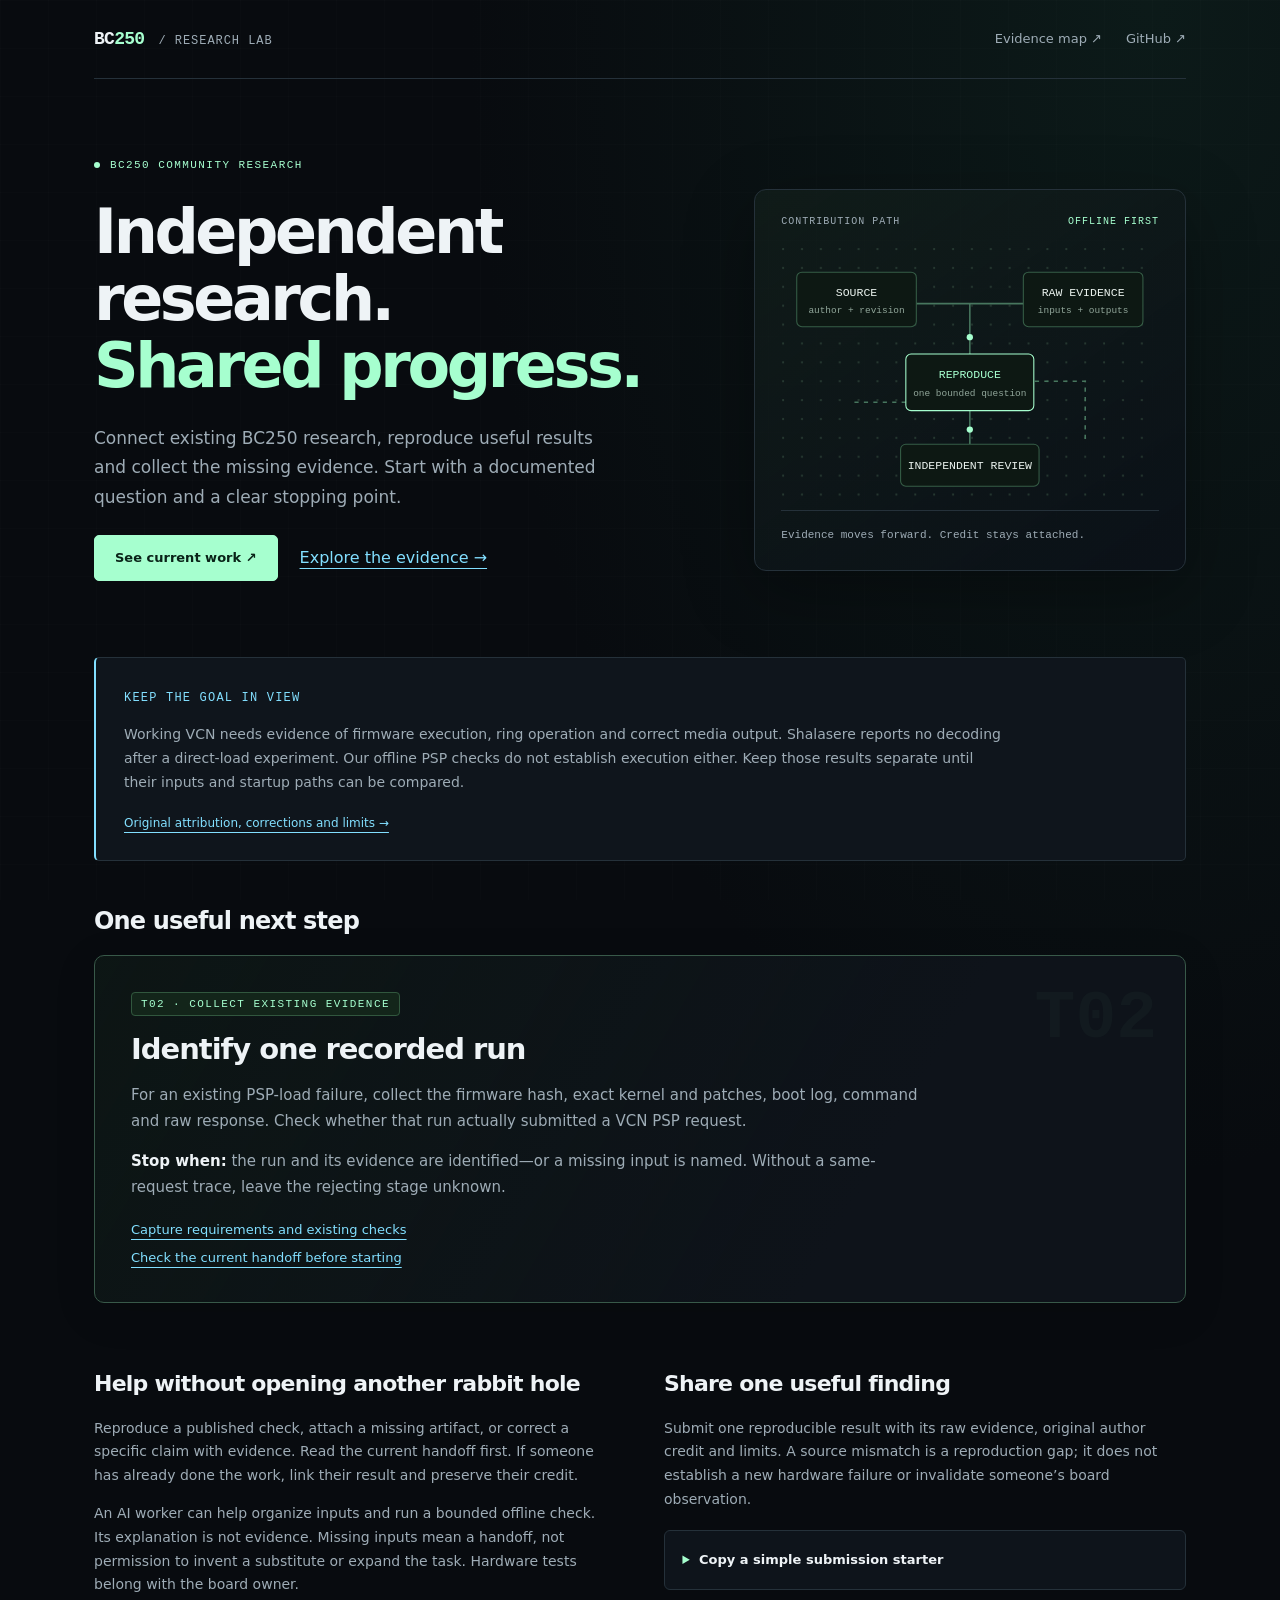
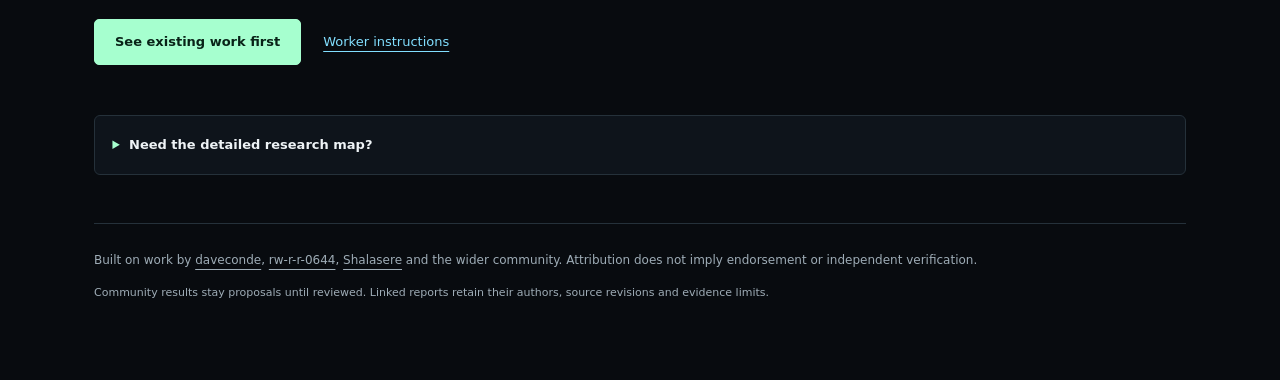
==== commit 8eb6f10c: "Polish the research lab with a responsive console visual design" ====
--- a/index.html
+++ b/index.html
@@ -1,15 +1,14 @@
 <!doctype html>
-<html lang="en"><head><meta charset="utf-8"><meta name="viewport" content="width=device-width, initial-scale=1"><title>BC250 · Find the next clue</title>
-<style>
-:root{color-scheme:dark}*{box-sizing:border-box}body{margin:0;background:#111a23;color:#edf3f7;font:17px/1.65 system-ui,sans-serif}main{max-width:980px;margin:auto;padding:44px 24px}a{color:#94deff}h1{font-size:clamp(32px,6vw,52px);line-height:1.15;margin:12px 0 18px}h2{font-size:25px;line-height:1.3}h3{font-size:21px;margin:10px 0}.eyebrow{color:#a9ddad;font-weight:650}.intro{max-width:690px;color:#c6d4df}.cards{display:grid;grid-template-columns:repeat(auto-fit,minmax(270px,1fr));gap:18px;margin:26px 0}.card{background:#1b2b38;border:1px solid #38505f;border-radius:18px;padding:24px}.tag{font-size:13px;color:#a9ddad}.card p{color:#cad6df}.button{display:inline-block;text-decoration:none;background:#a9ddad;color:#12271b;padding:10px 17px;border-radius:9px;font-weight:650}.links{display:flex;gap:20px;flex-wrap:wrap;margin:20px 0}.connection{border-left:3px solid #94deff;padding:4px 22px;margin:35px 0}.muted,small{color:#aebecd}details{background:#172632;border-radius:12px;padding:16px 20px;margin:24px 0}summary{cursor:pointer;font-weight:600}textarea{width:100%;min-height:210px;font:15px/1.6 system-ui;background:#111a23;color:#edf3f7;border:1px solid #516b7c;border-radius:8px;padding:15px}button{cursor:pointer;font:inherit;border:0}footer{margin-top:42px;font-size:14px}button:focus-visible,a:focus-visible,summary:focus-visible{outline:3px solid #fff;outline-offset:4px}
-</style></head><body><main>
-<div class="eyebrow">BC250 community research</div><h1>Less duplicate work.<br>More evidence we can use.</h1>
+<html lang="en"><head><meta charset="utf-8"><meta name="viewport" content="width=device-width, initial-scale=1"><title>BC250 / Community Research Lab</title>
+<link rel="stylesheet" href="assets/landing.css"></head><body><main><header class="masthead"><a class="brand" href="index.html">BC<b>250</b><span>/ RESEARCH LAB</span></a><nav aria-label="Main navigation"><a href="map.html">Evidence map ↗</a><a href="https://github.com/hciengr/bc250-vcn-community">GitHub ↗</a></nav></header><section class="hero"><div>
+<div class="eyebrow">BC250 community research</div><h1>Independent research.<br><span>Shared progress.</span></h1>
 <p class="intro">Connect existing BC250 research, reproduce useful results and collect the missing evidence. Start with a documented question and a clear stopping point.</p>
+<div class="links"><a class="button" href="https://github.com/hciengr/bc250-vcn-community/issues">See current work ↗</a><a href="map.html">Explore the evidence →</a></div></div><div class="hero-art"><div class="art-caption"><span>CONTRIBUTION PATH</span><span>OFFLINE FIRST</span></div><svg viewBox="0 0 360 240" role="img" aria-label="Sources lead to reproduction, independent review and shared evidence"><defs><pattern id="dots" width="18" height="18" patternUnits="userSpaceOnUse"><circle cx="2" cy="2" r="1" fill="#2a3e35"/></pattern></defs><rect width="360" height="240" fill="url(#dots)"/><g fill="none" stroke="#47765e" stroke-width="1.5"><path d="M72 54H180V108M288 54H180M180 148V188"/><path d="M70 148H136M224 128H290V188" stroke-dasharray="4 5"/></g><g fill="#0d1813" stroke="#365e47"><rect x="15" y="24" width="114" height="52" rx="5"/><rect x="231" y="24" width="114" height="52" rx="5"/><rect x="119" y="102" width="122" height="54" rx="5" stroke="#a6ffcf"/><rect x="114" y="188" width="132" height="40" rx="5"/></g><g font-family="monospace" text-anchor="middle" font-size="11"><text x="72" y="47" fill="#eaf2ee">SOURCE</text><text x="72" y="63" fill="#91a69a" font-size="9">author + revision</text><text x="288" y="47" fill="#eaf2ee">RAW EVIDENCE</text><text x="288" y="63" fill="#91a69a" font-size="9">inputs + outputs</text><text x="180" y="125" fill="#a6ffcf">REPRODUCE</text><text x="180" y="142" fill="#91a69a" font-size="9">one bounded question</text><text x="180" y="212" fill="#eaf2ee">INDEPENDENT REVIEW</text></g><g fill="#a6ffcf"><circle cx="180" cy="86" r="3"/><circle cx="180" cy="174" r="3"/></g></svg><p class="art-note">Evidence moves forward. Credit stays attached.</p></div></section>
 <div class="connection"><strong>Keep the goal in view</strong><p>Working VCN needs evidence of firmware execution, ring operation and correct media output. Shalasere reports no decoding after a direct-load experiment. Our offline PSP checks do not establish execution either. Keep those results separate until their inputs and startup paths can be compared.</p><a href="evidence/shalasere-upstream-2026-10-01.md">Original attribution, corrections and limits →</a></div>
 <h2>One useful next step</h2><article class="card"><span class="tag">T02 · collect existing evidence</span><h3>Identify one recorded run</h3><p>For an existing PSP-load failure, collect the firmware hash, exact kernel and patches, boot log, command and raw response. Check whether that run actually submitted a VCN PSP request.</p><p><strong>Stop when:</strong> the run and its evidence are identified—or a missing input is named. Without a same-request trace, leave the rejecting stage unknown.</p><a href="https://github.com/hciengr/bc250-vcn-community/blob/investigate-t02/submissions/t02-stage-audit-2026-10-02.md">Capture requirements and existing checks</a><br><a href="https://github.com/hciengr/bc250-vcn-community/issues/4">Check the current handoff before starting</a></article>
-<h2>Help without opening another rabbit hole</h2><p>Reproduce a published check, attach a missing artifact, or correct a specific claim with evidence. Read the current handoff first. If someone has already done the work, link their result and preserve their credit.</p><p>An AI worker can help organize inputs and run a bounded offline check. Its explanation is not evidence. Missing inputs mean a handoff, not permission to invent a substitute or expand the task. Hardware tests belong with the board owner.</p>
+<section class="content-grid"><div><h2>Help without opening another rabbit hole</h2><p>Reproduce a published check, attach a missing artifact, or correct a specific claim with evidence. Read the current handoff first. If someone has already done the work, link their result and preserve their credit.</p><p>An AI worker can help organize inputs and run a bounded offline check. Its explanation is not evidence. Missing inputs mean a handoff, not permission to invent a substitute or expand the task. Hardware tests belong with the board owner.</p>
 <div class="links"><a class="button" href="https://github.com/hciengr/bc250-vcn-community/issues">See existing work first</a><a href="AGENTS.md">Worker instructions</a></div>
-<h2>Share one useful finding</h2><p>Submit one reproducible result with its raw evidence, original author credit and limits. A source mismatch is a reproduction gap; it does not establish a new hardware failure or invalidate someone’s board observation.</p>
+</div><div><h2>Share one useful finding</h2><p>Submit one reproducible result with its raw evidence, original author credit and limits. A source mismatch is a reproduction gap; it does not establish a new hardware failure or invalidate someone’s board observation.</p>
 <details><summary>Copy a simple submission starter</summary><p>Fill this in, then open an evidence issue or focused PR. Include task ID and snapshot identities when using a worker packet.</p><textarea id="starter" aria-label="Evidence submission starter" spellcheck="false">Question / task ID:
 Human GitHub handle / worker ID:
 Sources, author credit, revisions and input hashes:
@@ -21,6 +20,6 @@
 What this supports / what remains unknown:
 Missing input or bounded next step:
 Stopping condition:</textarea><p><button class="button" id="copy">Copy starter</button> <span id="copied" role="status"></span></p><a href="https://github.com/hciengr/bc250-vcn-community/issues/new/choose">Open a contribution issue →</a></details>
-<details><summary>Need the detailed research map?</summary><p>The evidence map connects claims, source notes and task packets. Open it when you need the detailed research context.</p><div class="links"><a href="map.html">Explore the evidence map and work board</a><a href="README.md">Project guide</a><a href="VERIFICATION.md">Verification details</a></div></details>
+</div></section><details><summary>Need the detailed research map?</summary><p>The evidence map connects claims, source notes and task packets. Open it when you need the detailed research context.</p><div class="links"><a href="map.html">Explore the evidence map and work board</a><a href="README.md">Project guide</a><a href="VERIFICATION.md">Verification details</a></div></details>
 <footer>Built on work by <a href="https://github.com/daveconde/bc250-vcn-enable">daveconde</a>, <a href="https://github.com/rw-r-r-0644/bc250-smu-unlock">rw-r-r-0644</a>, <a href="https://github.com/Shalasere/bc250-vcn-research">Shalasere</a> and the wider community. Attribution does not imply endorsement or independent verification.<p>Community results stay proposals until reviewed. Linked reports retain their authors, source revisions and evidence limits.</p></footer>
 </main><script>if(/^#S\d+$/.test(location.hash)){location.replace("map.html"+location.hash);}document.querySelector('#copy').addEventListener('click',async()=>{const field=document.querySelector('#starter');try{await navigator.clipboard.writeText(field.value);document.querySelector('#copied').textContent='Copied.';}catch{field.focus();field.select();document.querySelector('#copied').textContent='Text selected. Press Ctrl+C or Command+C to copy.';}});</script></body></html>
--- a/assets/landing.css
+++ b/assets/landing.css
@@ -0,0 +1 @@
+:root{color-scheme:dark;--bg:#080b0f;--panel:#10151b;--line:#25313a;--ink:#eef3f6;--muted:#9eacb6;--mint:#a6ffcf;--cyan:#82dfff;--mono:ui-monospace,SFMono-Regular,Consolas,monospace}*{box-sizing:border-box}body{margin:0;background:radial-gradient(ellipse at 90% 0%,#12312866,transparent 42%),var(--bg);color:var(--ink);font:16px/1.7 system-ui,sans-serif}body:before{content:"";position:fixed;inset:0;background-image:linear-gradient(#ffffff03 1px,transparent 1px),linear-gradient(90deg,#ffffff03 1px,transparent 1px);background-size:48px 48px;pointer-events:none;z-index:-1}main{max-width:1160px;margin:auto;padding:0 34px 40px}a{color:var(--cyan);text-underline-offset:5px;text-decoration-thickness:1px}a:hover{color:var(--mint)}.masthead{display:flex;justify-content:space-between;align-items:center;gap:20px;border-bottom:1px solid var(--line);padding:28px 0}.brand{text-decoration:none;color:var(--ink);font:700 18px var(--mono);letter-spacing:-.04em}.brand b{color:var(--mint)}.brand span{color:var(--muted);font-weight:400;font-size:12px;letter-spacing:.08em;margin-left:14px}.masthead nav{display:flex;gap:24px}.masthead nav a{color:var(--muted);font-size:13px;text-decoration:none}.masthead nav a:hover{color:var(--ink)}.hero{display:grid;grid-template-columns:1.4fr 1fr;gap:56px;align-items:center;padding:78px 0 54px}.eyebrow,.tag,.section-label{font:11px/1.6 var(--mono);letter-spacing:.13em;text-transform:uppercase;color:var(--mint)}.eyebrow:before{content:"";display:inline-block;width:6px;height:6px;border-radius:50%;background:var(--mint);margin-right:10px}h1{font-size:clamp(36px,4.9vw,62px);line-height:1.08;letter-spacing:-.055em;font-weight:650;margin:24px 0}h1 span{color:var(--mint)}.intro{color:var(--muted);max-width:530px;font-size:17px;line-height:1.75}.links{display:flex;gap:22px;align-items:center;flex-wrap:wrap;margin:22px 0}.button{display:inline-flex;align-items:center;justify-content:center;text-decoration:none;background:var(--mint);color:#092318;border:1px solid var(--mint);padding:11px 20px;border-radius:5px;font-size:13px;font-weight:650;cursor:pointer}.button:hover{background:#c8ffe1;color:#092318;box-shadow:0 0 24px #a6ffcf18}.hero-art{position:relative;border:1px solid var(--line);border-radius:12px;background:linear-gradient(145deg,#15231d90,#0b1118);padding:26px;box-shadow:0 20px 70px #0005}.hero-art svg{width:100%;height:auto;display:block}.art-caption{display:flex;justify-content:space-between;color:var(--muted);font:10px var(--mono);letter-spacing:.1em;margin-bottom:20px}.art-caption span:last-child{color:var(--mint)}.art-note{border-top:1px solid var(--line);padding-top:16px;color:var(--muted);font:11px/1.6 var(--mono);margin-bottom:0}.connection{position:relative;background:#0f151c;border:1px solid var(--line);border-left:2px solid var(--cyan);border-radius:5px;padding:24px 28px;margin:0 0 44px}.connection strong{font:12px var(--mono);color:var(--cyan);text-transform:uppercase;letter-spacing:.1em}.connection p{color:var(--muted);font-size:14px;max-width:880px}.connection a{font-size:12px}h2{font-size:24px;line-height:1.35;letter-spacing:-.035em;margin:38px 0 18px}h3{font-size:29px;line-height:1.25;letter-spacing:-.035em;margin:16px 0}.card{position:relative;background:linear-gradient(120deg,#13241c70,#0e131a 70%);border:1px solid #385949;border-radius:10px;padding:32px 36px;max-width:100%;box-shadow:0 10px 40px #0002}.card:after{content:"T02";position:absolute;right:28px;top:24px;font:700 68px var(--mono);color:#a6ffcf08;pointer-events:none}.card p{color:var(--muted);font-size:15px;max-width:790px}.card strong{color:var(--ink)}.card a{font-size:13px}.card .tag{border:1px solid #31573e;padding:5px 9px;border-radius:4px;background:#13251a}.content-grid{display:grid;grid-template-columns:1fr 1fr;gap:48px;margin:28px 0}.content-grid p{font-size:14px;color:var(--muted)}.content-grid h2{font-size:22px}.content-grid .links a:not(.button){font-size:13px}details{border:1px solid var(--line);background:#0e141b;border-radius:6px;padding:18px 20px;margin:18px 0}summary{cursor:pointer;font-size:13px;font-weight:600;list-style-position:outside;margin-left:14px}summary::marker{color:var(--mint)}details p{color:var(--muted);font-size:13px}textarea{width:100%;min-height:230px;font:12px/1.8 var(--mono);background:var(--bg);color:var(--ink);border:1px solid var(--line);border-radius:5px;padding:16px}button{font:inherit}#copied{font-size:12px;color:var(--mint)}footer{border-top:1px solid var(--line);padding:26px 0;margin-top:48px;color:var(--muted);font-size:12px;line-height:1.8}footer a{color:var(--muted)}footer p{font-size:11px}button:focus-visible,a:focus-visible,summary:focus-visible,textarea:focus-visible{outline:2px solid var(--mint);outline-offset:5px}@media(max-width:760px){main{padding:0 20px 24px}.masthead{padding:20px 0}.brand span{display:none}.masthead nav{gap:16px}.hero{grid-template-columns:1fr;gap:28px;padding:42px 0}.hero-art{max-width:460px}.content-grid{grid-template-columns:1fr;gap:0}.card{padding:26px 22px}.connection{padding:20px}.card:after{font-size:48px}.links{gap:16px}}@media(prefers-reduced-motion:no-preference){a,button{transition:color .15s,background .15s,box-shadow .15s}@keyframes arrive{from{opacity:0;transform:translateY(8px)}to{opacity:1;transform:none}}}
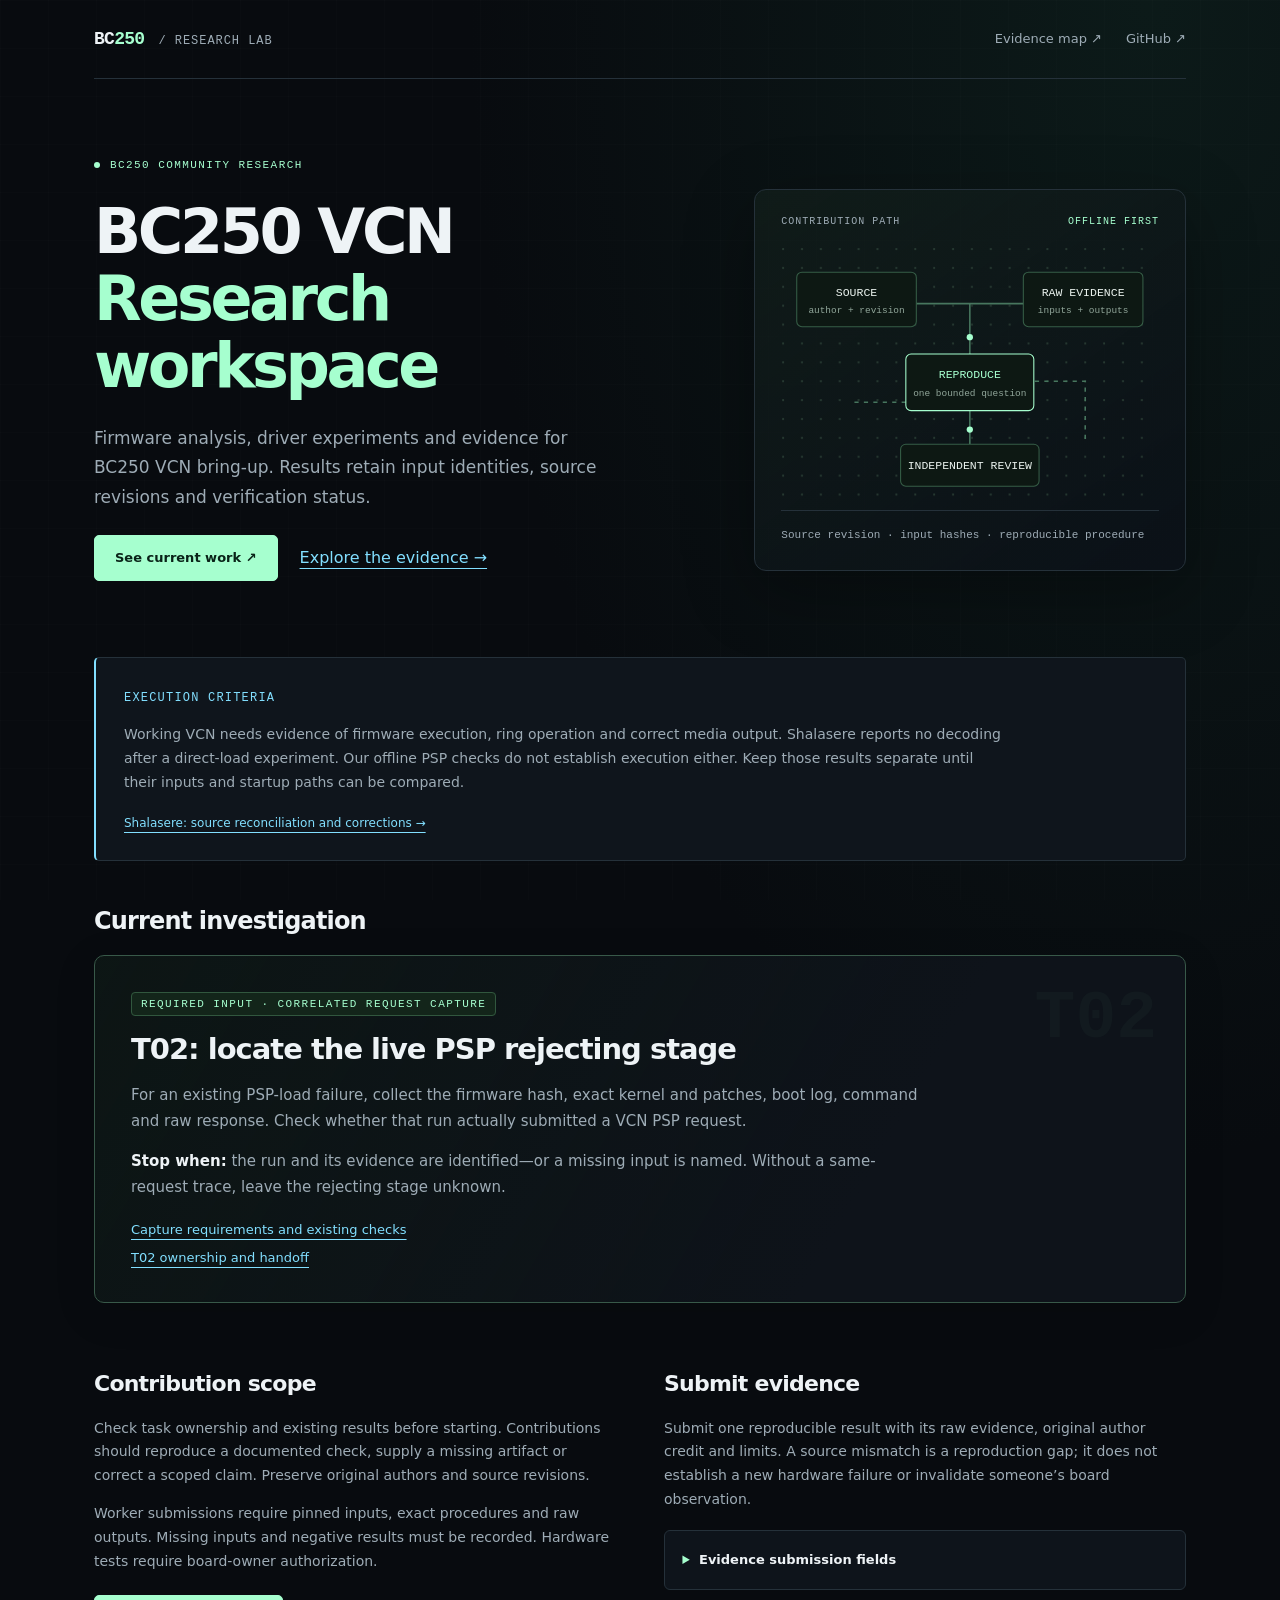
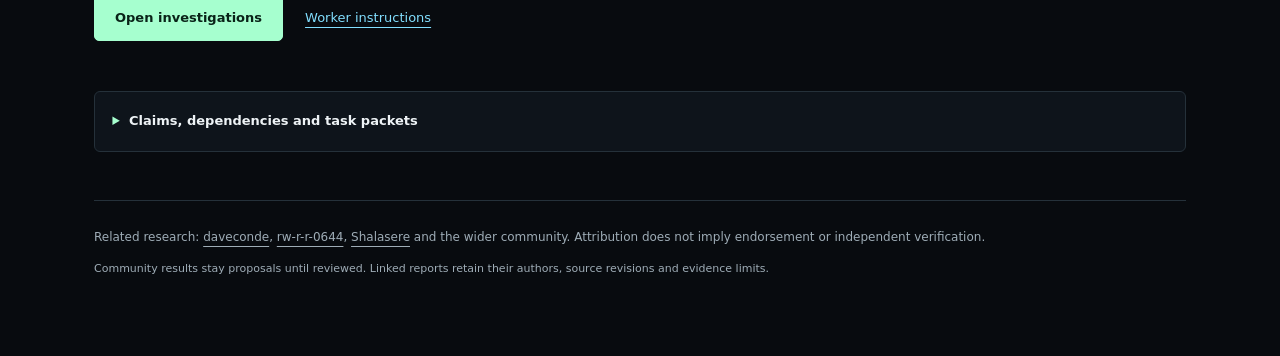
==== commit e93607df: "Use direct research terminology on the public entry page" ====
--- a/index.html
+++ b/index.html
@@ -1,15 +1,15 @@
 <!doctype html>
 <html lang="en"><head><meta charset="utf-8"><meta name="viewport" content="width=device-width, initial-scale=1"><title>BC250 / Community Research Lab</title>
 <link rel="stylesheet" href="assets/landing.css"></head><body><main><header class="masthead"><a class="brand" href="index.html">BC<b>250</b><span>/ RESEARCH LAB</span></a><nav aria-label="Main navigation"><a href="map.html">Evidence map ↗</a><a href="https://github.com/hciengr/bc250-vcn-community">GitHub ↗</a></nav></header><section class="hero"><div>
-<div class="eyebrow">BC250 community research</div><h1>Independent research.<br><span>Shared progress.</span></h1>
-<p class="intro">Connect existing BC250 research, reproduce useful results and collect the missing evidence. Start with a documented question and a clear stopping point.</p>
-<div class="links"><a class="button" href="https://github.com/hciengr/bc250-vcn-community/issues">See current work ↗</a><a href="map.html">Explore the evidence →</a></div></div><div class="hero-art"><div class="art-caption"><span>CONTRIBUTION PATH</span><span>OFFLINE FIRST</span></div><svg viewBox="0 0 360 240" role="img" aria-label="Sources lead to reproduction, independent review and shared evidence"><defs><pattern id="dots" width="18" height="18" patternUnits="userSpaceOnUse"><circle cx="2" cy="2" r="1" fill="#2a3e35"/></pattern></defs><rect width="360" height="240" fill="url(#dots)"/><g fill="none" stroke="#47765e" stroke-width="1.5"><path d="M72 54H180V108M288 54H180M180 148V188"/><path d="M70 148H136M224 128H290V188" stroke-dasharray="4 5"/></g><g fill="#0d1813" stroke="#365e47"><rect x="15" y="24" width="114" height="52" rx="5"/><rect x="231" y="24" width="114" height="52" rx="5"/><rect x="119" y="102" width="122" height="54" rx="5" stroke="#a6ffcf"/><rect x="114" y="188" width="132" height="40" rx="5"/></g><g font-family="monospace" text-anchor="middle" font-size="11"><text x="72" y="47" fill="#eaf2ee">SOURCE</text><text x="72" y="63" fill="#91a69a" font-size="9">author + revision</text><text x="288" y="47" fill="#eaf2ee">RAW EVIDENCE</text><text x="288" y="63" fill="#91a69a" font-size="9">inputs + outputs</text><text x="180" y="125" fill="#a6ffcf">REPRODUCE</text><text x="180" y="142" fill="#91a69a" font-size="9">one bounded question</text><text x="180" y="212" fill="#eaf2ee">INDEPENDENT REVIEW</text></g><g fill="#a6ffcf"><circle cx="180" cy="86" r="3"/><circle cx="180" cy="174" r="3"/></g></svg><p class="art-note">Evidence moves forward. Credit stays attached.</p></div></section>
-<div class="connection"><strong>Keep the goal in view</strong><p>Working VCN needs evidence of firmware execution, ring operation and correct media output. Shalasere reports no decoding after a direct-load experiment. Our offline PSP checks do not establish execution either. Keep those results separate until their inputs and startup paths can be compared.</p><a href="evidence/shalasere-upstream-2026-10-01.md">Original attribution, corrections and limits →</a></div>
-<h2>One useful next step</h2><article class="card"><span class="tag">T02 · collect existing evidence</span><h3>Identify one recorded run</h3><p>For an existing PSP-load failure, collect the firmware hash, exact kernel and patches, boot log, command and raw response. Check whether that run actually submitted a VCN PSP request.</p><p><strong>Stop when:</strong> the run and its evidence are identified—or a missing input is named. Without a same-request trace, leave the rejecting stage unknown.</p><a href="https://github.com/hciengr/bc250-vcn-community/blob/investigate-t02/submissions/t02-stage-audit-2026-10-02.md">Capture requirements and existing checks</a><br><a href="https://github.com/hciengr/bc250-vcn-community/issues/4">Check the current handoff before starting</a></article>
-<section class="content-grid"><div><h2>Help without opening another rabbit hole</h2><p>Reproduce a published check, attach a missing artifact, or correct a specific claim with evidence. Read the current handoff first. If someone has already done the work, link their result and preserve their credit.</p><p>An AI worker can help organize inputs and run a bounded offline check. Its explanation is not evidence. Missing inputs mean a handoff, not permission to invent a substitute or expand the task. Hardware tests belong with the board owner.</p>
-<div class="links"><a class="button" href="https://github.com/hciengr/bc250-vcn-community/issues">See existing work first</a><a href="AGENTS.md">Worker instructions</a></div>
-</div><div><h2>Share one useful finding</h2><p>Submit one reproducible result with its raw evidence, original author credit and limits. A source mismatch is a reproduction gap; it does not establish a new hardware failure or invalidate someone’s board observation.</p>
-<details><summary>Copy a simple submission starter</summary><p>Fill this in, then open an evidence issue or focused PR. Include task ID and snapshot identities when using a worker packet.</p><textarea id="starter" aria-label="Evidence submission starter" spellcheck="false">Question / task ID:
+<div class="eyebrow">BC250 community research</div><h1>BC250 VCN<br><span>Research workspace</span></h1>
+<p class="intro">Firmware analysis, driver experiments and evidence for BC250 VCN bring-up. Results retain input identities, source revisions and verification status.</p>
+<div class="links"><a class="button" href="https://github.com/hciengr/bc250-vcn-community/issues">See current work ↗</a><a href="map.html">Explore the evidence →</a></div></div><div class="hero-art"><div class="art-caption"><span>CONTRIBUTION PATH</span><span>OFFLINE FIRST</span></div><svg viewBox="0 0 360 240" role="img" aria-label="Sources lead to reproduction, independent review and shared evidence"><defs><pattern id="dots" width="18" height="18" patternUnits="userSpaceOnUse"><circle cx="2" cy="2" r="1" fill="#2a3e35"/></pattern></defs><rect width="360" height="240" fill="url(#dots)"/><g fill="none" stroke="#47765e" stroke-width="1.5"><path d="M72 54H180V108M288 54H180M180 148V188"/><path d="M70 148H136M224 128H290V188" stroke-dasharray="4 5"/></g><g fill="#0d1813" stroke="#365e47"><rect x="15" y="24" width="114" height="52" rx="5"/><rect x="231" y="24" width="114" height="52" rx="5"/><rect x="119" y="102" width="122" height="54" rx="5" stroke="#a6ffcf"/><rect x="114" y="188" width="132" height="40" rx="5"/></g><g font-family="monospace" text-anchor="middle" font-size="11"><text x="72" y="47" fill="#eaf2ee">SOURCE</text><text x="72" y="63" fill="#91a69a" font-size="9">author + revision</text><text x="288" y="47" fill="#eaf2ee">RAW EVIDENCE</text><text x="288" y="63" fill="#91a69a" font-size="9">inputs + outputs</text><text x="180" y="125" fill="#a6ffcf">REPRODUCE</text><text x="180" y="142" fill="#91a69a" font-size="9">one bounded question</text><text x="180" y="212" fill="#eaf2ee">INDEPENDENT REVIEW</text></g><g fill="#a6ffcf"><circle cx="180" cy="86" r="3"/><circle cx="180" cy="174" r="3"/></g></svg><p class="art-note">Source revision · input hashes · reproducible procedure</p></div></section>
+<div class="connection"><strong>Execution criteria</strong><p>Working VCN needs evidence of firmware execution, ring operation and correct media output. Shalasere reports no decoding after a direct-load experiment. Our offline PSP checks do not establish execution either. Keep those results separate until their inputs and startup paths can be compared.</p><a href="evidence/shalasere-upstream-2026-10-01.md">Shalasere: source reconciliation and corrections →</a></div>
+<h2>Current investigation</h2><article class="card"><span class="tag">Required input · correlated request capture</span><h3>T02: locate the live PSP rejecting stage</h3><p>For an existing PSP-load failure, collect the firmware hash, exact kernel and patches, boot log, command and raw response. Check whether that run actually submitted a VCN PSP request.</p><p><strong>Stop when:</strong> the run and its evidence are identified—or a missing input is named. Without a same-request trace, leave the rejecting stage unknown.</p><a href="https://github.com/hciengr/bc250-vcn-community/blob/investigate-t02/submissions/t02-stage-audit-2026-10-02.md">Capture requirements and existing checks</a><br><a href="https://github.com/hciengr/bc250-vcn-community/issues/4">T02 ownership and handoff</a></article>
+<section class="content-grid"><div><h2>Contribution scope</h2><p>Check task ownership and existing results before starting. Contributions should reproduce a documented check, supply a missing artifact or correct a scoped claim. Preserve original authors and source revisions.</p><p>Worker submissions require pinned inputs, exact procedures and raw outputs. Missing inputs and negative results must be recorded. Hardware tests require board-owner authorization.</p>
+<div class="links"><a class="button" href="https://github.com/hciengr/bc250-vcn-community/issues">Open investigations</a><a href="AGENTS.md">Worker instructions</a></div>
+</div><div><h2>Submit evidence</h2><p>Submit one reproducible result with its raw evidence, original author credit and limits. A source mismatch is a reproduction gap; it does not establish a new hardware failure or invalidate someone’s board observation.</p>
+<details><summary>Evidence submission fields</summary><p>Fill this in, then open an evidence issue or focused PR. Include task ID and snapshot identities when using a worker packet.</p><textarea id="starter" aria-label="Evidence submission starter" spellcheck="false">Question / task ID:
 Human GitHub handle / worker ID:
 Sources, author credit, revisions and input hashes:
 Task snapshot commit / ledger SHA-256 (for worker tasks):
@@ -20,6 +20,6 @@
 What this supports / what remains unknown:
 Missing input or bounded next step:
 Stopping condition:</textarea><p><button class="button" id="copy">Copy starter</button> <span id="copied" role="status"></span></p><a href="https://github.com/hciengr/bc250-vcn-community/issues/new/choose">Open a contribution issue →</a></details>
-</div></section><details><summary>Need the detailed research map?</summary><p>The evidence map connects claims, source notes and task packets. Open it when you need the detailed research context.</p><div class="links"><a href="map.html">Explore the evidence map and work board</a><a href="README.md">Project guide</a><a href="VERIFICATION.md">Verification details</a></div></details>
-<footer>Built on work by <a href="https://github.com/daveconde/bc250-vcn-enable">daveconde</a>, <a href="https://github.com/rw-r-r-0644/bc250-smu-unlock">rw-r-r-0644</a>, <a href="https://github.com/Shalasere/bc250-vcn-research">Shalasere</a> and the wider community. Attribution does not imply endorsement or independent verification.<p>Community results stay proposals until reviewed. Linked reports retain their authors, source revisions and evidence limits.</p></footer>
+</div></section><details><summary>Claims, dependencies and task packets</summary><p>The evidence map connects claims, source notes and task packets. Open it when you need the detailed research context.</p><div class="links"><a href="map.html">Open the evidence map and work board</a><a href="README.md">Project guide</a><a href="VERIFICATION.md">Verification details</a></div></details>
+<footer>Related research: <a href="https://github.com/daveconde/bc250-vcn-enable">daveconde</a>, <a href="https://github.com/rw-r-r-0644/bc250-smu-unlock">rw-r-r-0644</a>, <a href="https://github.com/Shalasere/bc250-vcn-research">Shalasere</a> and the wider community. Attribution does not imply endorsement or independent verification.<p>Community results stay proposals until reviewed. Linked reports retain their authors, source revisions and evidence limits.</p></footer>
 </main><script>if(/^#S\d+$/.test(location.hash)){location.replace("map.html"+location.hash);}document.querySelector('#copy').addEventListener('click',async()=>{const field=document.querySelector('#starter');try{await navigator.clipboard.writeText(field.value);document.querySelector('#copied').textContent='Copied.';}catch{field.focus();field.select();document.querySelector('#copied').textContent='Text selected. Press Ctrl+C or Command+C to copy.';}});</script></body></html>
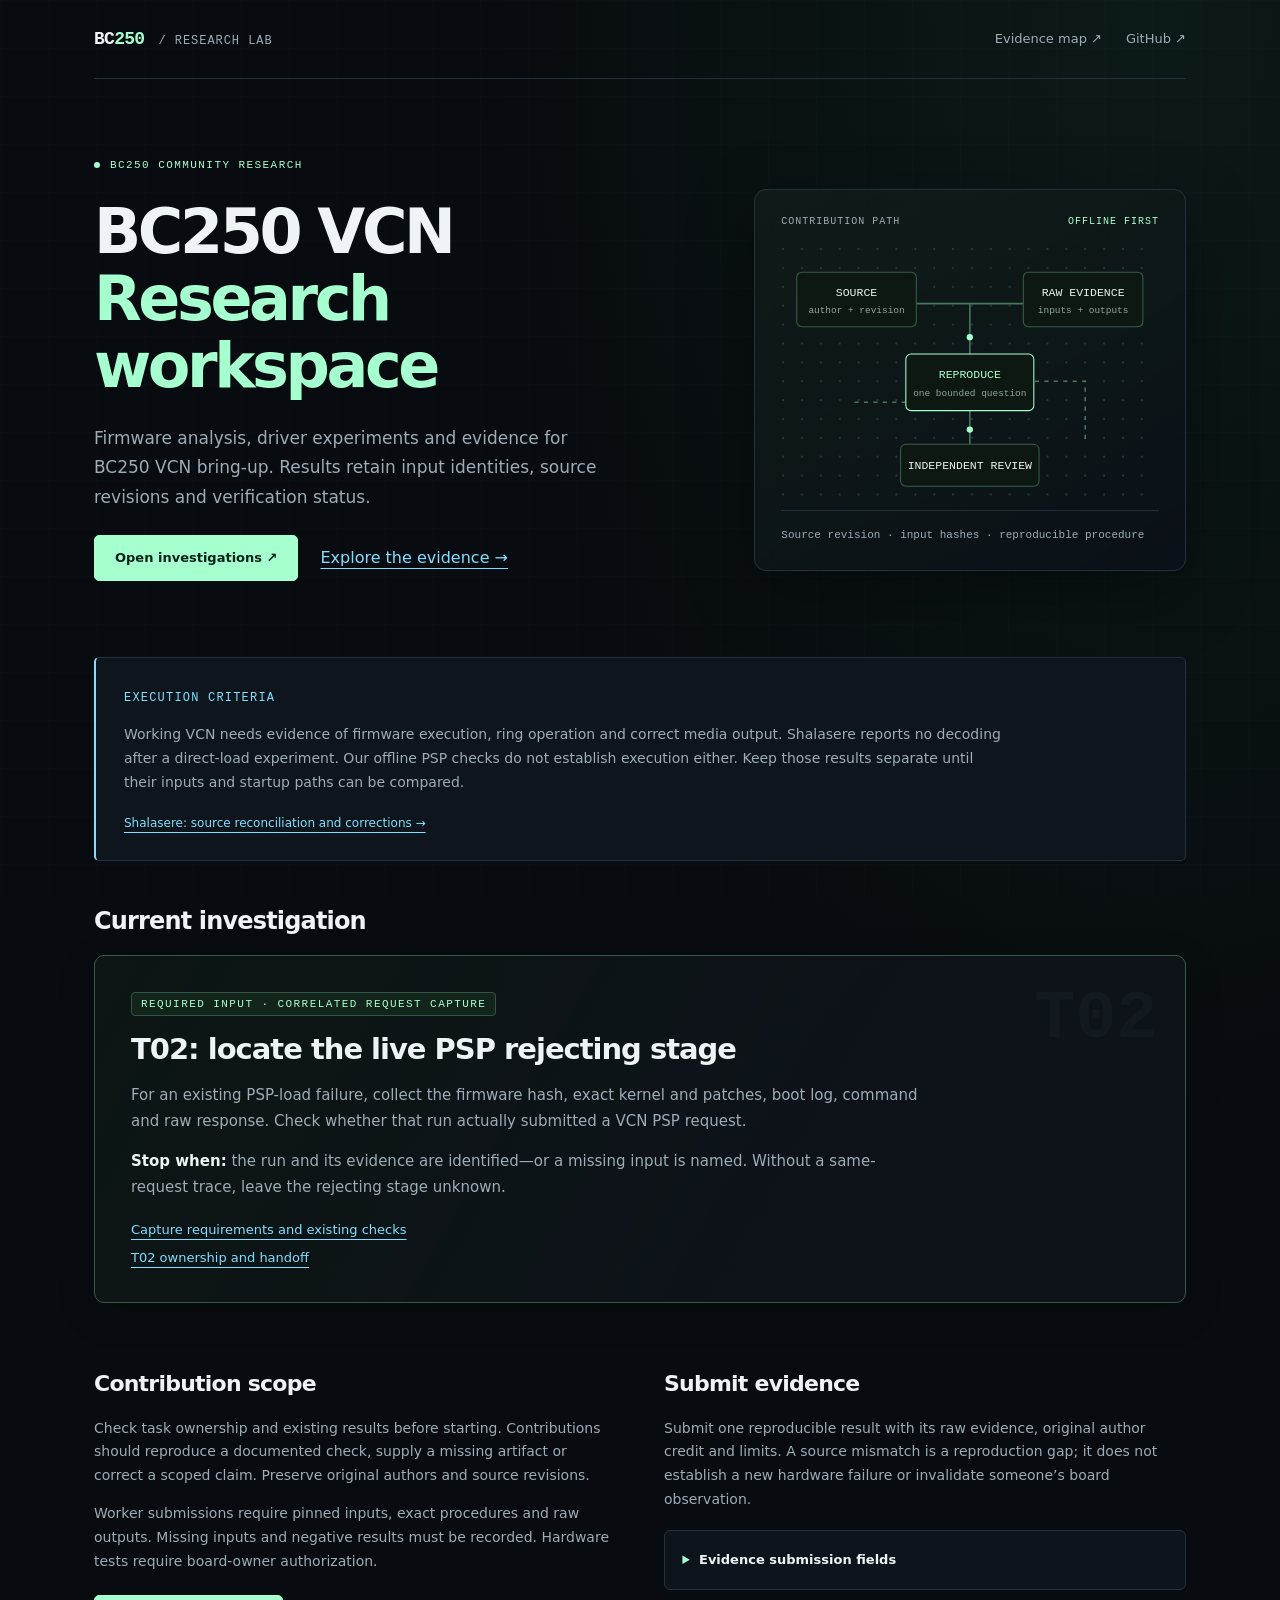
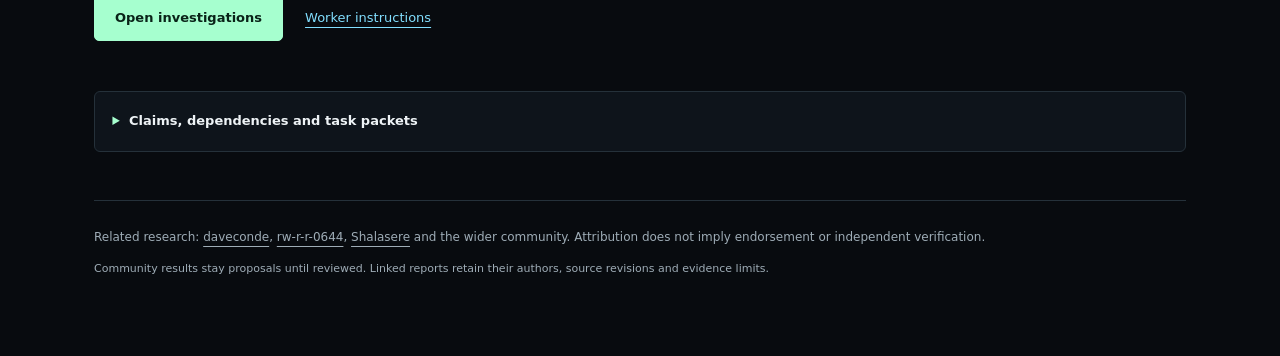
==== commit 097afaee: "Use consistent research terminology across views and submission flows" ====
--- a/index.html
+++ b/index.html
@@ -3,13 +3,13 @@
 <link rel="stylesheet" href="assets/landing.css"></head><body><main><header class="masthead"><a class="brand" href="index.html">BC<b>250</b><span>/ RESEARCH LAB</span></a><nav aria-label="Main navigation"><a href="map.html">Evidence map ↗</a><a href="https://github.com/hciengr/bc250-vcn-community">GitHub ↗</a></nav></header><section class="hero"><div>
 <div class="eyebrow">BC250 community research</div><h1>BC250 VCN<br><span>Research workspace</span></h1>
 <p class="intro">Firmware analysis, driver experiments and evidence for BC250 VCN bring-up. Results retain input identities, source revisions and verification status.</p>
-<div class="links"><a class="button" href="https://github.com/hciengr/bc250-vcn-community/issues">See current work ↗</a><a href="map.html">Explore the evidence →</a></div></div><div class="hero-art"><div class="art-caption"><span>CONTRIBUTION PATH</span><span>OFFLINE FIRST</span></div><svg viewBox="0 0 360 240" role="img" aria-label="Sources lead to reproduction, independent review and shared evidence"><defs><pattern id="dots" width="18" height="18" patternUnits="userSpaceOnUse"><circle cx="2" cy="2" r="1" fill="#2a3e35"/></pattern></defs><rect width="360" height="240" fill="url(#dots)"/><g fill="none" stroke="#47765e" stroke-width="1.5"><path d="M72 54H180V108M288 54H180M180 148V188"/><path d="M70 148H136M224 128H290V188" stroke-dasharray="4 5"/></g><g fill="#0d1813" stroke="#365e47"><rect x="15" y="24" width="114" height="52" rx="5"/><rect x="231" y="24" width="114" height="52" rx="5"/><rect x="119" y="102" width="122" height="54" rx="5" stroke="#a6ffcf"/><rect x="114" y="188" width="132" height="40" rx="5"/></g><g font-family="monospace" text-anchor="middle" font-size="11"><text x="72" y="47" fill="#eaf2ee">SOURCE</text><text x="72" y="63" fill="#91a69a" font-size="9">author + revision</text><text x="288" y="47" fill="#eaf2ee">RAW EVIDENCE</text><text x="288" y="63" fill="#91a69a" font-size="9">inputs + outputs</text><text x="180" y="125" fill="#a6ffcf">REPRODUCE</text><text x="180" y="142" fill="#91a69a" font-size="9">one bounded question</text><text x="180" y="212" fill="#eaf2ee">INDEPENDENT REVIEW</text></g><g fill="#a6ffcf"><circle cx="180" cy="86" r="3"/><circle cx="180" cy="174" r="3"/></g></svg><p class="art-note">Source revision · input hashes · reproducible procedure</p></div></section>
+<div class="links"><a class="button" href="https://github.com/hciengr/bc250-vcn-community/issues">Open investigations ↗</a><a href="map.html">Explore the evidence →</a></div></div><div class="hero-art"><div class="art-caption"><span>CONTRIBUTION PATH</span><span>OFFLINE FIRST</span></div><svg viewBox="0 0 360 240" role="img" aria-label="Sources lead to reproduction, independent review and shared evidence"><defs><pattern id="dots" width="18" height="18" patternUnits="userSpaceOnUse"><circle cx="2" cy="2" r="1" fill="#2a3e35"/></pattern></defs><rect width="360" height="240" fill="url(#dots)"/><g fill="none" stroke="#47765e" stroke-width="1.5"><path d="M72 54H180V108M288 54H180M180 148V188"/><path d="M70 148H136M224 128H290V188" stroke-dasharray="4 5"/></g><g fill="#0d1813" stroke="#365e47"><rect x="15" y="24" width="114" height="52" rx="5"/><rect x="231" y="24" width="114" height="52" rx="5"/><rect x="119" y="102" width="122" height="54" rx="5" stroke="#a6ffcf"/><rect x="114" y="188" width="132" height="40" rx="5"/></g><g font-family="monospace" text-anchor="middle" font-size="11"><text x="72" y="47" fill="#eaf2ee">SOURCE</text><text x="72" y="63" fill="#91a69a" font-size="9">author + revision</text><text x="288" y="47" fill="#eaf2ee">RAW EVIDENCE</text><text x="288" y="63" fill="#91a69a" font-size="9">inputs + outputs</text><text x="180" y="125" fill="#a6ffcf">REPRODUCE</text><text x="180" y="142" fill="#91a69a" font-size="9">one bounded question</text><text x="180" y="212" fill="#eaf2ee">INDEPENDENT REVIEW</text></g><g fill="#a6ffcf"><circle cx="180" cy="86" r="3"/><circle cx="180" cy="174" r="3"/></g></svg><p class="art-note">Source revision · input hashes · reproducible procedure</p></div></section>
 <div class="connection"><strong>Execution criteria</strong><p>Working VCN needs evidence of firmware execution, ring operation and correct media output. Shalasere reports no decoding after a direct-load experiment. Our offline PSP checks do not establish execution either. Keep those results separate until their inputs and startup paths can be compared.</p><a href="evidence/shalasere-upstream-2026-10-01.md">Shalasere: source reconciliation and corrections →</a></div>
 <h2>Current investigation</h2><article class="card"><span class="tag">Required input · correlated request capture</span><h3>T02: locate the live PSP rejecting stage</h3><p>For an existing PSP-load failure, collect the firmware hash, exact kernel and patches, boot log, command and raw response. Check whether that run actually submitted a VCN PSP request.</p><p><strong>Stop when:</strong> the run and its evidence are identified—or a missing input is named. Without a same-request trace, leave the rejecting stage unknown.</p><a href="https://github.com/hciengr/bc250-vcn-community/blob/investigate-t02/submissions/t02-stage-audit-2026-10-02.md">Capture requirements and existing checks</a><br><a href="https://github.com/hciengr/bc250-vcn-community/issues/4">T02 ownership and handoff</a></article>
 <section class="content-grid"><div><h2>Contribution scope</h2><p>Check task ownership and existing results before starting. Contributions should reproduce a documented check, supply a missing artifact or correct a scoped claim. Preserve original authors and source revisions.</p><p>Worker submissions require pinned inputs, exact procedures and raw outputs. Missing inputs and negative results must be recorded. Hardware tests require board-owner authorization.</p>
 <div class="links"><a class="button" href="https://github.com/hciengr/bc250-vcn-community/issues">Open investigations</a><a href="AGENTS.md">Worker instructions</a></div>
 </div><div><h2>Submit evidence</h2><p>Submit one reproducible result with its raw evidence, original author credit and limits. A source mismatch is a reproduction gap; it does not establish a new hardware failure or invalidate someone’s board observation.</p>
-<details><summary>Evidence submission fields</summary><p>Fill this in, then open an evidence issue or focused PR. Include task ID and snapshot identities when using a worker packet.</p><textarea id="starter" aria-label="Evidence submission starter" spellcheck="false">Question / task ID:
+<details><summary>Evidence submission fields</summary><p>Fill this in, then open an evidence issue or focused PR. Include task ID and snapshot identities when using a worker packet.</p><textarea id="starter" aria-label="Evidence submission fields" spellcheck="false">Question / task ID:
 Human GitHub handle / worker ID:
 Sources, author credit, revisions and input hashes:
 Task snapshot commit / ledger SHA-256 (for worker tasks):
@@ -19,7 +19,7 @@
 Controls / negative results:
 What this supports / what remains unknown:
 Missing input or bounded next step:
-Stopping condition:</textarea><p><button class="button" id="copy">Copy starter</button> <span id="copied" role="status"></span></p><a href="https://github.com/hciengr/bc250-vcn-community/issues/new/choose">Open a contribution issue →</a></details>
+Stopping condition:</textarea><p><button class="button" id="copy">Copy submission fields</button> <span id="copied" role="status"></span></p><a href="https://github.com/hciengr/bc250-vcn-community/issues/new/choose">Open a contribution issue →</a></details>
 </div></section><details><summary>Claims, dependencies and task packets</summary><p>The evidence map connects claims, source notes and task packets. Open it when you need the detailed research context.</p><div class="links"><a href="map.html">Open the evidence map and work board</a><a href="README.md">Project guide</a><a href="VERIFICATION.md">Verification details</a></div></details>
 <footer>Related research: <a href="https://github.com/daveconde/bc250-vcn-enable">daveconde</a>, <a href="https://github.com/rw-r-r-0644/bc250-smu-unlock">rw-r-r-0644</a>, <a href="https://github.com/Shalasere/bc250-vcn-research">Shalasere</a> and the wider community. Attribution does not imply endorsement or independent verification.<p>Community results stay proposals until reviewed. Linked reports retain their authors, source revisions and evidence limits.</p></footer>
 </main><script>if(/^#S\d+$/.test(location.hash)){location.replace("map.html"+location.hash);}document.querySelector('#copy').addEventListener('click',async()=>{const field=document.querySelector('#starter');try{await navigator.clipboard.writeText(field.value);document.querySelector('#copied').textContent='Copied.';}catch{field.focus();field.select();document.querySelector('#copied').textContent='Text selected. Press Ctrl+C or Command+C to copy.';}});</script></body></html>
